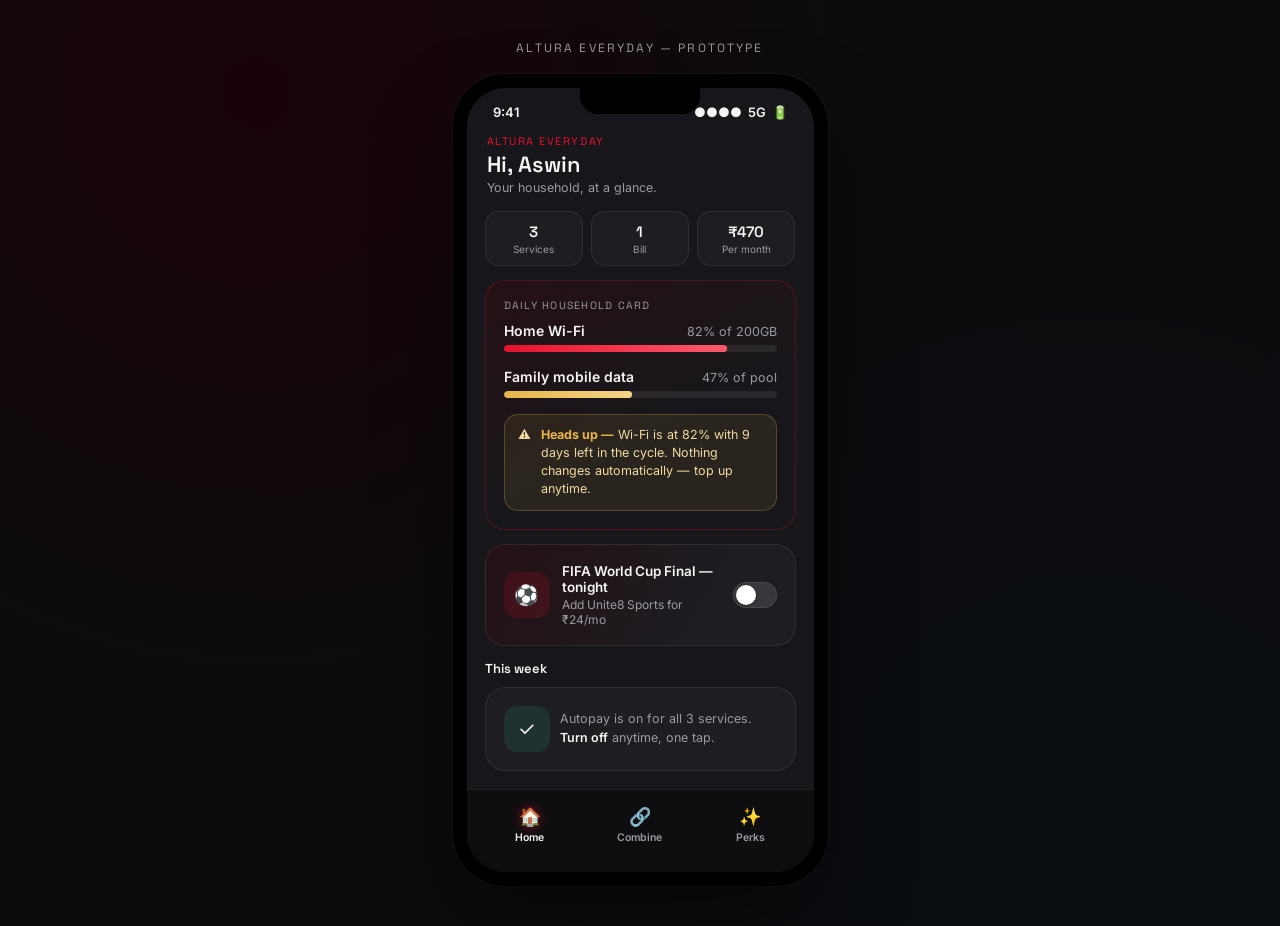
==== index.html @ 7fbeebad "Rename index (2).html to index.html" ====
<!DOCTYPE html>
<html lang="en">
<head>
<meta charset="UTF-8">
<meta name="viewport" content="width=device-width, initial-scale=1.0">
<title>Altura Everyday</title>
<link rel="preconnect" href="https://fonts.googleapis.com">
<link href="https://fonts.googleapis.com/css2?family=Space+Grotesk:wght@500;600;700&family=Inter:wght@400;500;600;700&display=swap" rel="stylesheet">
<style>
  :root{
    --ink:#0c0c0e;
    --ink-soft:#17171b;
    --card:#1d1d22;
    --line:rgba(255,255,255,0.08);
    --red:#e8112d;
    --red-dim:#5c0c16;
    --gold:#e8b64a;
    --white:#f6f5f3;
    --grey:#9a9aa2;
    --green:#3ecf8e;
    --radius:20px;
  }
  *{box-sizing:border-box; margin:0; padding:0;}
  body{
    font-family:'Inter',sans-serif;
    background:
      radial-gradient(circle at 20% 10%, #1a0308 0%, transparent 45%),
      radial-gradient(circle at 85% 90%, #0a0e12 0%, transparent 50%),
      var(--ink);
    min-height:100vh;
    display:flex;
    align-items:center;
    justify-content:center;
    padding:40px 16px;
    color:var(--white);
  }
  .stage{ display:flex; flex-direction:column; align-items:center; gap:18px; }
  .stage-label{ font-family:'Space Grotesk',sans-serif; font-size:12px; letter-spacing:.18em; text-transform:uppercase; color:var(--grey); }

  /* Phone frame */
  .phone{
    width:375px; height:812px;
    background:#000;
    border-radius:52px;
    padding:14px;
    box-shadow: 0 40px 90px -20px rgba(0,0,0,0.7), 0 0 0 1px rgba(255,255,255,0.04);
    position:relative;
  }
  .screen{
    width:100%; height:100%;
    background:var(--ink-soft);
    border-radius:38px;
    overflow:hidden;
    position:relative;
    display:flex;
    flex-direction:column;
  }
  .notch{
    position:absolute; top:0; left:50%; transform:translateX(-50%);
    width:120px; height:26px; background:#000; border-radius:0 0 18px 18px; z-index:20;
  }
  .status-row{
    display:flex; justify-content:space-between; align-items:center;
    padding:16px 26px 6px; font-size:13px; font-weight:600; color:var(--white);
  }

  /* App header */
  .app-header{
    padding:8px 20px 16px;
  }
  .app-header .eyebrow{
    font-family:'Space Grotesk',sans-serif;
    font-size:11px; letter-spacing:.14em; text-transform:uppercase; color:var(--red);
    margin-bottom:2px;
  }
  .app-header h1{
    font-family:'Space Grotesk',sans-serif;
    font-size:22px; font-weight:600;
  }
  .app-header .sub{ font-size:12.5px; color:var(--grey); margin-top:2px; }

  .content{ flex:1; overflow-y:auto; padding:0 18px 18px; }
  .content::-webkit-scrollbar{ display:none; }

  /* Card base */
  .card{
    background:var(--card);
    border:1px solid var(--line);
    border-radius:var(--radius);
    padding:18px;
    margin-bottom:14px;
  }
  .card-label{
    font-family:'Space Grotesk',sans-serif;
    font-size:10.5px; letter-spacing:.12em; text-transform:uppercase; color:var(--grey);
    margin-bottom:10px;
  }

  /* Daily Household Card */
  .hh-card{
    background: linear-gradient(155deg, #241014 0%, #17171b 60%);
    border:1px solid rgba(232,17,45,0.25);
  }
  .usage-row{ display:flex; justify-content:space-between; align-items:baseline; margin-bottom:6px; }
  .usage-row .name{ font-size:14px; font-weight:600; }
  .usage-row .val{ font-size:12.5px; color:var(--grey); }
  .bar-track{ height:7px; border-radius:99px; background:rgba(255,255,255,0.08); overflow:hidden; margin-bottom:16px; }
  .bar-fill{ height:100%; border-radius:99px; }
  .bar-fill.wifi{ background: linear-gradient(90deg,#e8112d,#ff5a6e); width:82%; }
  .bar-fill.mobile{ background: linear-gradient(90deg,#e8b64a,#f4d488); width:47%; }
  .warn{
    display:flex; gap:10px; align-items:flex-start;
    background:rgba(232,182,74,0.09);
    border:1px solid rgba(232,182,74,0.25);
    border-radius:14px; padding:11px 13px; font-size:12.5px; color:#f0d9a2; line-height:1.45;
  }
  .warn b{ color:var(--gold); }

  /* Nudge card */
  .nudge-card{
    background: linear-gradient(160deg, #1d1d22 0%, #241014 130%);
  }
  .nudge-tag{
    display:inline-block; font-size:10.5px; font-weight:700; letter-spacing:.06em;
    color:var(--red); background:rgba(232,17,45,0.12); border:1px solid rgba(232,17,45,0.3);
    padding:4px 9px; border-radius:99px; margin-bottom:10px;
  }
  .nudge-card h3{ font-family:'Space Grotesk',sans-serif; font-size:16.5px; font-weight:600; line-height:1.35; margin-bottom:8px; }
  .nudge-card p{ font-size:13px; color:var(--grey); line-height:1.55; margin-bottom:14px; }
  .price-compare{ display:flex; gap:10px; margin-bottom:14px; }
  .price-box{ flex:1; background:rgba(255,255,255,0.04); border:1px solid var(--line); border-radius:12px; padding:10px 12px; }
  .price-box .lbl{ font-size:10.5px; color:var(--grey); margin-bottom:3px; }
  .price-box .amt{ font-family:'Space Grotesk',sans-serif; font-size:16px; font-weight:600; }
  .price-box.now .amt{ color:var(--white); }
  .price-box.after .amt{ color:var(--green); }
  .btn{
    display:flex; align-items:center; justify-content:center; gap:6px;
    width:100%; padding:13px; border-radius:14px; border:none;
    font-family:'Inter',sans-serif; font-weight:600; font-size:14px;
    cursor:pointer; transition:transform .15s ease;
  }
  .btn:active{ transform:scale(0.97); }
  .btn-primary{ background:var(--red); color:#fff; }
  .btn-ghost{ background:transparent; color:var(--grey); border:1px solid var(--line); margin-top:8px; }

  /* Event / add-on card */
  .event-card{
    display:flex; align-items:center; gap:12px;
    background:linear-gradient(120deg, #241014, #1d1d22 70%);
  }
  .event-icon{
    width:46px; height:46px; border-radius:13px; background:rgba(232,17,45,0.15);
    display:flex; align-items:center; justify-content:center; font-size:20px; flex-shrink:0;
  }
  .event-text{ flex:1; }
  .event-text .t{ font-size:13.5px; font-weight:600; margin-bottom:2px; }
  .event-text .p{ font-size:12px; color:var(--grey); }
  .toggle{
    width:44px; height:26px; border-radius:99px; background:rgba(255,255,255,0.12);
    position:relative; cursor:pointer; flex-shrink:0; border:1px solid var(--line);
    transition:background .2s ease;
  }
  .toggle.on{ background:var(--red); }
  .toggle .knob{
    width:20px; height:20px; border-radius:50%; background:#fff;
    position:absolute; top:2px; left:2px; transition:left .2s ease;
    box-shadow:0 1px 3px rgba(0,0,0,0.3);
  }
  .toggle.on .knob{ left:21px; }

  /* Perks list */
  .perk-row{
    display:flex; align-items:center; gap:12px; padding:12px 0;
    border-bottom:1px solid var(--line);
  }
  .perk-row:last-child{ border-bottom:none; }
  .perk-icon{
    width:38px; height:38px; border-radius:11px; background:rgba(232,182,74,0.12);
    display:flex; align-items:center; justify-content:center; font-size:17px; flex-shrink:0;
  }
  .perk-text .t{ font-size:13.5px; font-weight:600; }
  .perk-text .d{ font-size:11.5px; color:var(--grey); margin-top:1px; }
  .perk-badge{
    margin-left:auto; font-size:10px; font-weight:700; color:var(--green);
    background:rgba(62,207,142,0.12); padding:3px 8px; border-radius:99px; white-space:nowrap;
  }

  /* Household strip */
  .hh-strip{ display:flex; gap:8px; margin-bottom:14px; }
  .chip{
    flex:1; text-align:center; background:var(--card); border:1px solid var(--line);
    border-radius:14px; padding:10px 6px;
  }
  .chip .n{ font-family:'Space Grotesk',sans-serif; font-size:15px; font-weight:600; }
  .chip .l{ font-size:10px; color:var(--grey); margin-top:2px; }

  /* Bottom nav */
  .bottom-nav{
    display:flex; padding:10px 10px 22px; gap:4px;
    border-top:1px solid var(--line);
    background:rgba(12,12,14,0.7);
    backdrop-filter:blur(10px);
  }
  .nav-item{
    flex:1; display:flex; flex-direction:column; align-items:center; gap:4px;
    padding:6px 0; border-radius:12px; cursor:pointer; color:var(--grey);
    font-size:10.5px; font-weight:600; transition:color .15s ease;
    background:none; border:none; font-family:'Inter',sans-serif;
  }
  .nav-item .ic{ font-size:18px; }
  .nav-item.active{ color:var(--white); }
  .nav-item.active .ic{ filter:drop-shadow(0 0 6px rgba(232,17,45,0.5)); }

  .view{ display:none; animation:fade .25s ease; }
  .view.active{ display:block; }
  @keyframes fade{ from{opacity:0; transform:translateY(6px);} to{opacity:1; transform:translateY(0);} }

  .section-title{
    font-family:'Space Grotesk',sans-serif; font-size:13px; font-weight:600;
    margin:4px 0 10px; color:var(--white);
  }

  @media (max-width:420px){
    .phone{ width:100%; max-width:375px; height:88vh; min-height:640px; }
  }
</style>
</head>
<body>

<div class="stage">
  <div class="stage-label">Altura Everyday — Prototype</div>
  <div class="phone">
    <div class="screen">
      <div class="notch"></div>
      <div class="status-row">
        <span>9:41</span>
        <span>●●●●&nbsp;&nbsp;5G&nbsp;&nbsp;🔋</span>
      </div>

      <div class="app-header">
        <div class="eyebrow">Altura Everyday</div>
        <h1 id="header-title">Hi, Aswin</h1>
        <div class="sub" id="header-sub">Your household, at a glance.</div>
      </div>

      <div class="content">

        <!-- HOME VIEW -->
        <div class="view active" id="view-home">
          <div class="hh-strip">
            <div class="chip"><div class="n">3</div><div class="l">Services</div></div>
            <div class="chip"><div class="n">1</div><div class="l">Bill</div></div>
            <div class="chip"><div class="n">₹470</div><div class="l">Per month</div></div>
          </div>

          <div class="card hh-card">
            <div class="card-label">Daily Household Card</div>
            <div class="usage-row"><span class="name">Home Wi-Fi</span><span class="val">82% of 200GB</span></div>
            <div class="bar-track"><div class="bar-fill wifi"></div></div>
            <div class="usage-row"><span class="name">Family mobile data</span><span class="val">47% of pool</span></div>
            <div class="bar-track"><div class="bar-fill mobile"></div></div>
            <div class="warn">⚠️ <span><b>Heads up —</b> Wi-Fi is at 82% with 9 days left in the cycle. Nothing changes automatically — top up anytime.</span></div>
          </div>

          <div class="card event-card" id="event-card">
            <div class="event-icon">⚽</div>
            <div class="event-text">
              <div class="t">FIFA World Cup Final — tonight</div>
              <div class="p">Add Unite8 Sports for ₹24/mo</div>
            </div>
            <div class="toggle" id="event-toggle" onclick="toggleEvent()"><div class="knob"></div></div>
          </div>

          <div class="section-title">This week</div>
          <div class="card" style="display:flex; align-items:center; gap:10px;">
            <div class="event-icon" style="background:rgba(62,207,142,0.12);">✓</div>
            <div style="font-size:12.5px; color:var(--grey); line-height:1.5;">Autopay is on for all 3 services. <span style="color:var(--white); font-weight:600;">Turn off</span> anytime, one tap.</div>
          </div>
        </div>

        <!-- COMBINE VIEW -->
        <div class="view" id="view-combine">
          <div class="card nudge-card">
            <span class="nudge-tag">WE NOTICED</span>
            <h3>You're running 3 separate Altura connections at this address.</h3>
            <p>Mobile, Home Wi-Fi and TV are billed apart today. Bring them under one Altura Everyday plan — same total, one bill, one app.</p>
            <div class="price-compare">
              <div class="price-box now"><div class="lbl">Paying now</div><div class="amt">₹470</div></div>
              <div class="price-box after"><div class="lbl">Combined</div><div class="amt">₹470</div></div>
            </div>
            <button class="btn btn-primary" onclick="combine()">Combine — no extra cost</button>
            <button class="btn btn-ghost">Remind me later</button>
          </div>

          <div class="section-title">Why combine</div>
          <div class="card">
            <div class="perk-row"><div class="perk-icon">📉</div><div class="perk-text"><div class="t">Fewer surprises</div><div class="d">One bill, one due date, one app</div></div></div>
            <div class="perk-row"><div class="perk-icon">🔒</div><div class="perk-text"><div class="t">Nothing changes in price</div><div class="d">Never a discount trick — same total, always</div></div></div>
            <div class="perk-row"><div class="perk-icon">🎁</div><div class="perk-text"><div class="t">Unlocks Retain perks</div><div class="d">Automatic, no spend target required</div></div></div>
          </div>
        </div>

        <!-- PERKS VIEW -->
        <div class="view" id="view-perks">
          <div class="card">
            <div class="card-label">Automatic — no spend needed</div>
            <div class="perk-row"><div class="perk-icon">🛋️</div><div class="perk-text"><div class="t">Airport lounge access</div><div class="d">2 visits / quarter, all members</div></div><span class="perk-badge">Active</span></div>
            <div class="perk-row"><div class="perk-icon">⚡</div><div class="perk-text"><div class="t">Priority network access</div><div class="d">Faster speeds at peak hours</div></div><span class="perk-badge">Active</span></div>
            <div class="perk-row"><div class="perk-icon">🎧</div><div class="perk-text"><div class="t">Concierge support line</div><div class="d">Skip the queue, every time</div></div><span class="perk-badge">Active</span></div>
          </div>
          <div class="section-title">Coming up</div>
          <div class="card event-card">
            <div class="event-icon">🏏</div>
            <div class="event-text">
              <div class="t">IPL season pass</div>
              <div class="p">One-tap add-on, cancel anytime</div>
            </div>
          </div>
        </div>

      </div>

      <div class="bottom-nav">
        <button class="nav-item active" data-view="home" onclick="showView('home')">
          <span class="ic">🏠</span>Home
        </button>
        <button class="nav-item" data-view="combine" onclick="showView('combine')">
          <span class="ic">🔗</span>Combine
        </button>
        <button class="nav-item" data-view="perks" onclick="showView('perks')">
          <span class="ic">✨</span>Perks
        </button>
      </div>
    </div>
  </div>
</div>

<script>
  const headers = {
    home:    { title: "Hi, Aswin", sub: "Your household, at a glance." },
    combine: { title: "Combine & save time", sub: "Same price. One bill. Zero hassle." },
    perks:   { title: "Your perks", sub: "Automatic — nothing to unlock." }
  };

  function showView(name){
    document.querySelectorAll('.view').forEach(v => v.classList.remove('active'));
    document.getElementById('view-' + name).classList.add('active');
    document.querySelectorAll('.nav-item').forEach(n => n.classList.remove('active'));
    document.querySelector('.nav-item[data-view="' + name + '"]').classList.add('active');
    document.getElementById('header-title').textContent = headers[name].title;
    document.getElementById('header-sub').textContent = headers[name].sub;
  }

  function toggleEvent(){
    document.getElementById('event-toggle').classList.toggle('on');
  }

  function combine(){
    const btn = event.target;
    btn.textContent = "✓ Combined — you'll see one bill next cycle";
    btn.style.background = "#3ecf8e";
    btn.disabled = true;
  }
</script>
</body>
</html>
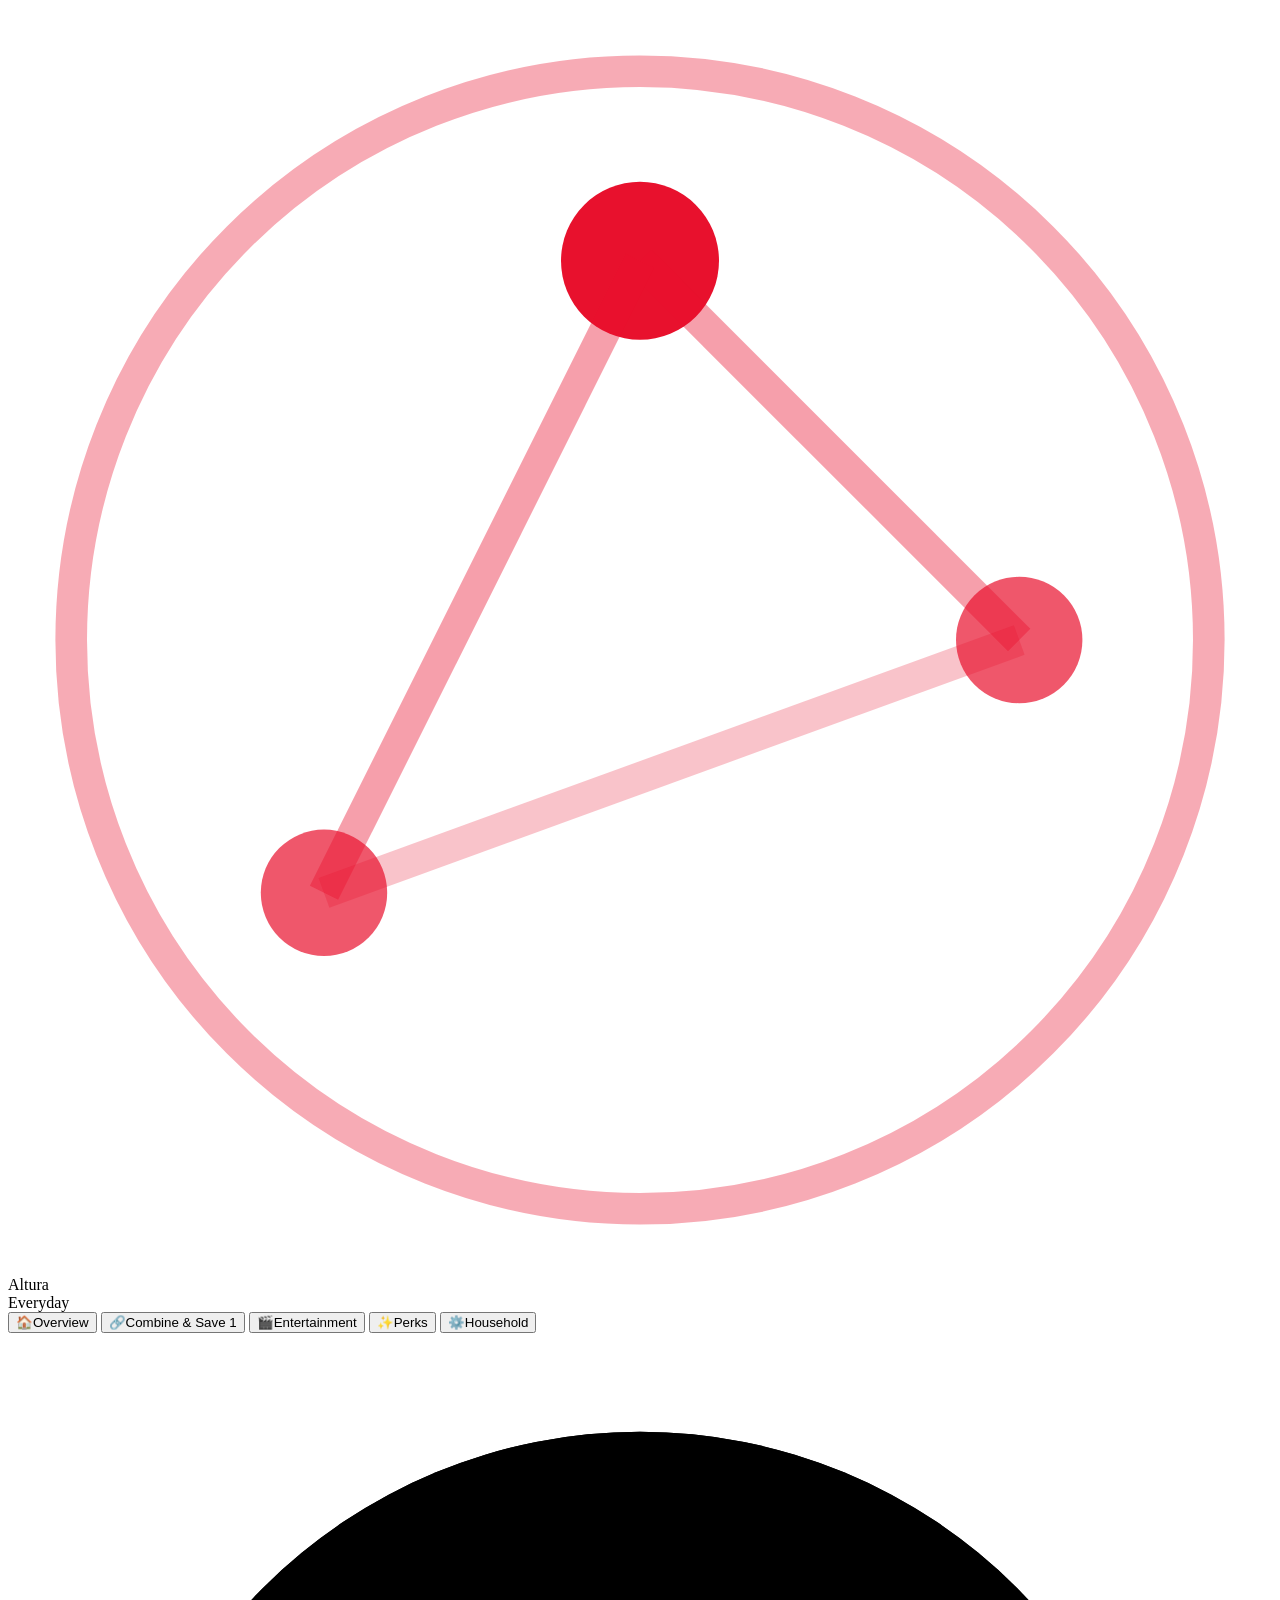
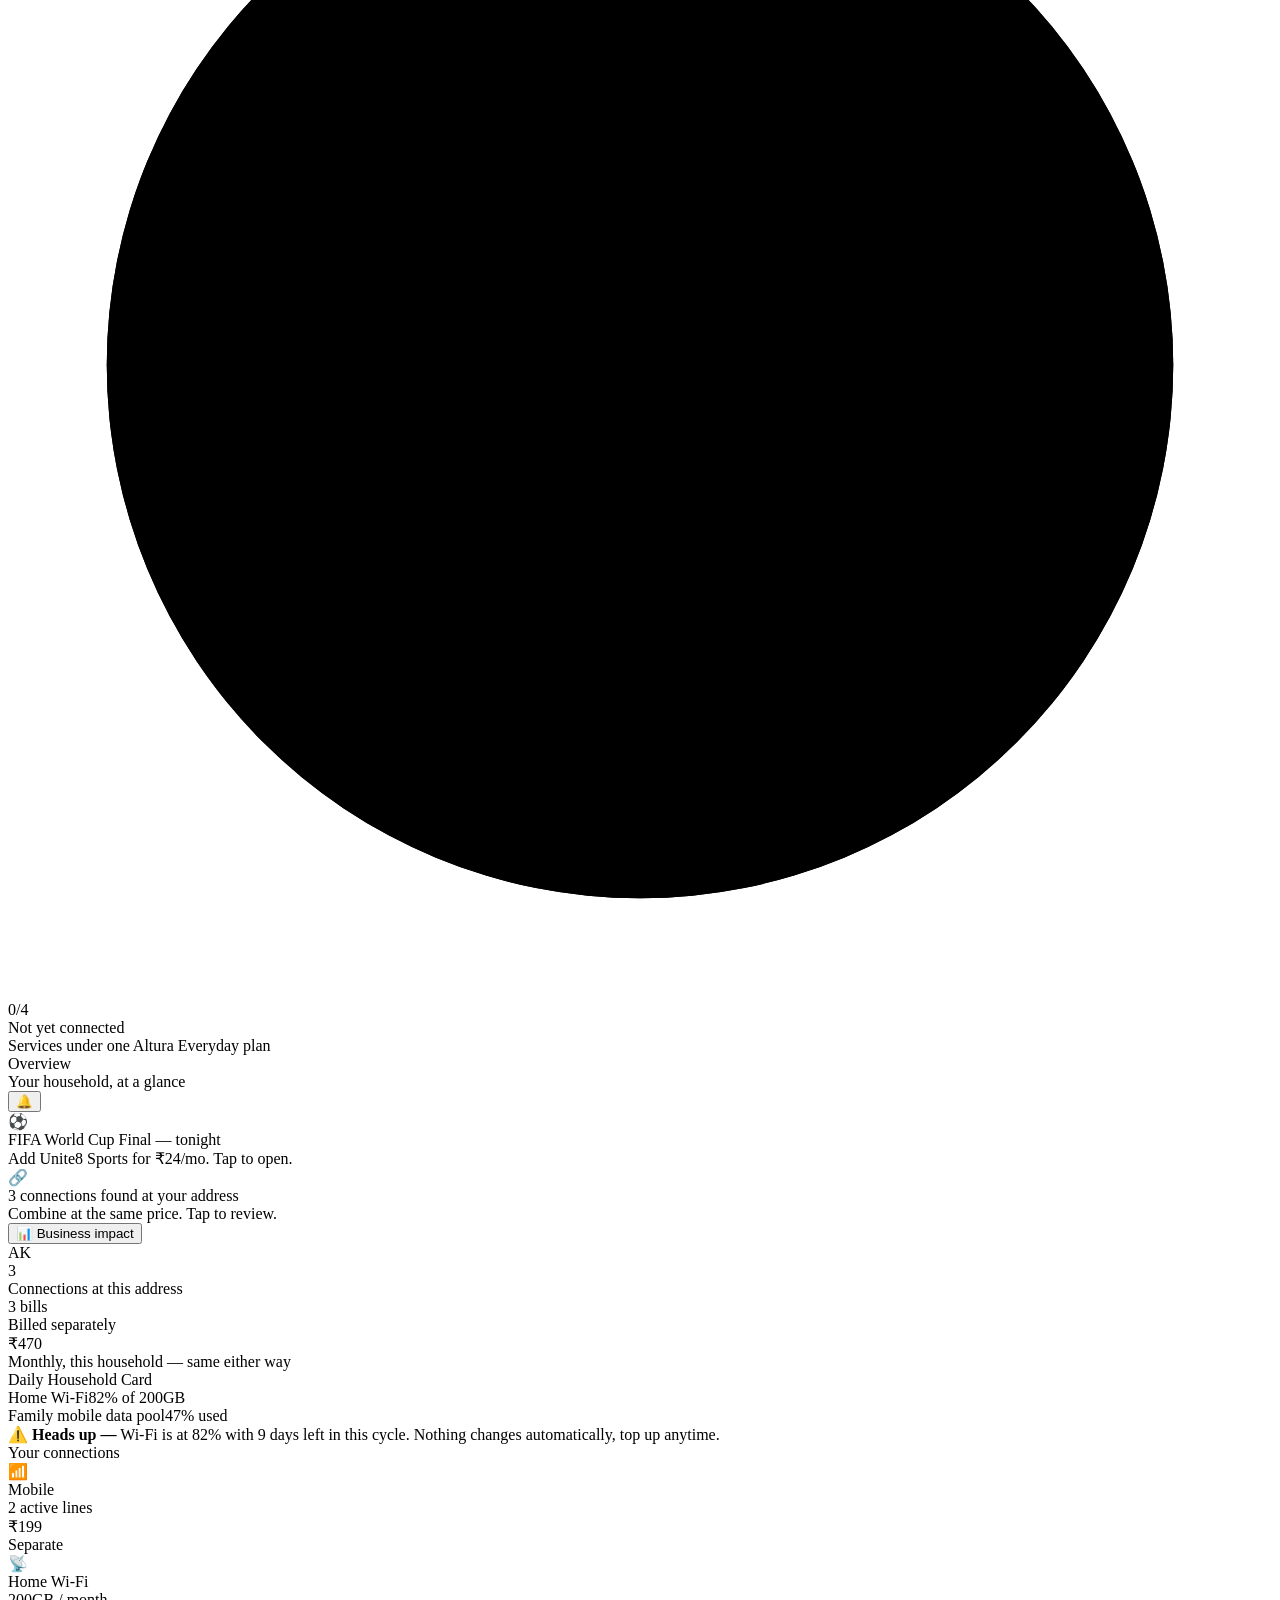
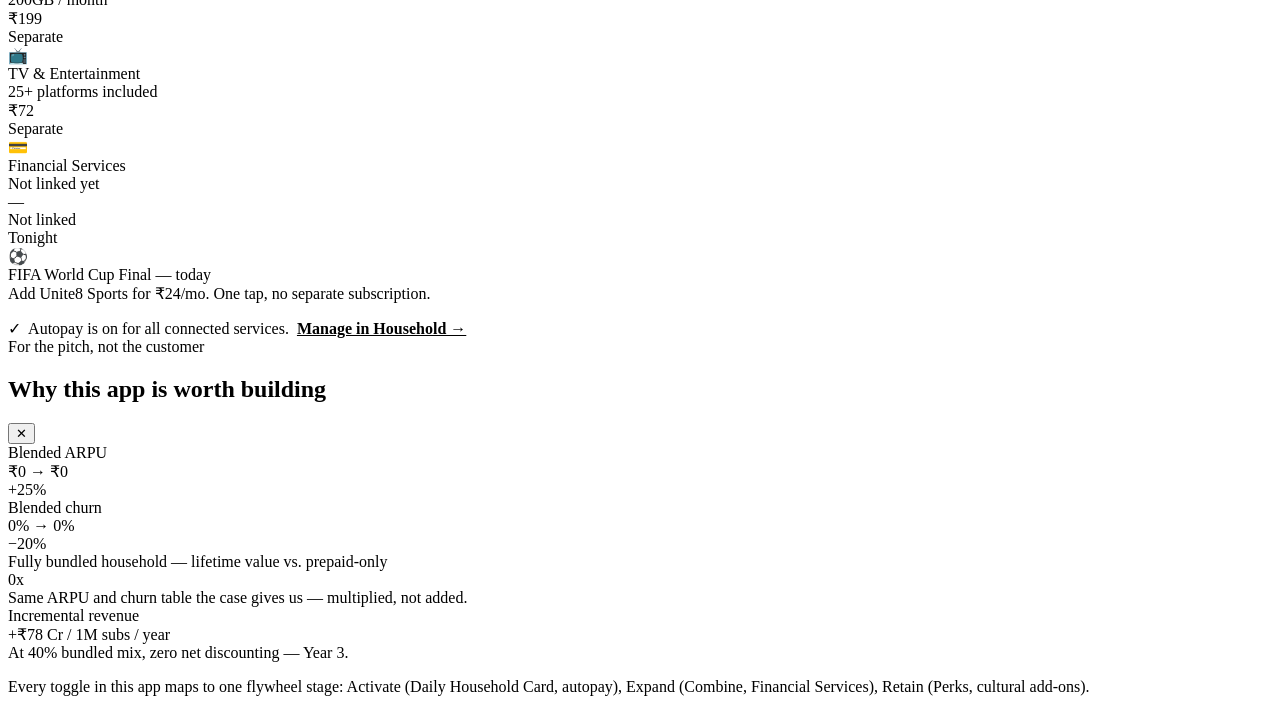
==== commit c14014d0: "Rename index (3).html to index.html" ====
--- a/index.html
+++ b/index.html
@@ -6,361 +6,122 @@
 <title>Altura Everyday</title>
 <link rel="preconnect" href="https://fonts.googleapis.com">
 <link href="https://fonts.googleapis.com/css2?family=Space+Grotesk:wght@500;600;700&family=Inter:wght@400;500;600;700&display=swap" rel="stylesheet">
-<style>
-  :root{
-    --ink:#0c0c0e;
-    --ink-soft:#17171b;
-    --card:#1d1d22;
-    --line:rgba(255,255,255,0.08);
-    --red:#e8112d;
-    --red-dim:#5c0c16;
-    --gold:#e8b64a;
-    --white:#f6f5f3;
-    --grey:#9a9aa2;
-    --green:#3ecf8e;
-    --radius:20px;
-  }
-  *{box-sizing:border-box; margin:0; padding:0;}
-  body{
-    font-family:'Inter',sans-serif;
-    background:
-      radial-gradient(circle at 20% 10%, #1a0308 0%, transparent 45%),
-      radial-gradient(circle at 85% 90%, #0a0e12 0%, transparent 50%),
-      var(--ink);
-    min-height:100vh;
-    display:flex;
-    align-items:center;
-    justify-content:center;
-    padding:40px 16px;
-    color:var(--white);
-  }
-  .stage{ display:flex; flex-direction:column; align-items:center; gap:18px; }
-  .stage-label{ font-family:'Space Grotesk',sans-serif; font-size:12px; letter-spacing:.18em; text-transform:uppercase; color:var(--grey); }
-
-  /* Phone frame */
-  .phone{
-    width:375px; height:812px;
-    background:#000;
-    border-radius:52px;
-    padding:14px;
-    box-shadow: 0 40px 90px -20px rgba(0,0,0,0.7), 0 0 0 1px rgba(255,255,255,0.04);
-    position:relative;
-  }
-  .screen{
-    width:100%; height:100%;
-    background:var(--ink-soft);
-    border-radius:38px;
-    overflow:hidden;
-    position:relative;
-    display:flex;
-    flex-direction:column;
-  }
-  .notch{
-    position:absolute; top:0; left:50%; transform:translateX(-50%);
-    width:120px; height:26px; background:#000; border-radius:0 0 18px 18px; z-index:20;
-  }
-  .status-row{
-    display:flex; justify-content:space-between; align-items:center;
-    padding:16px 26px 6px; font-size:13px; font-weight:600; color:var(--white);
-  }
-
-  /* App header */
-  .app-header{
-    padding:8px 20px 16px;
-  }
-  .app-header .eyebrow{
-    font-family:'Space Grotesk',sans-serif;
-    font-size:11px; letter-spacing:.14em; text-transform:uppercase; color:var(--red);
-    margin-bottom:2px;
-  }
-  .app-header h1{
-    font-family:'Space Grotesk',sans-serif;
-    font-size:22px; font-weight:600;
-  }
-  .app-header .sub{ font-size:12.5px; color:var(--grey); margin-top:2px; }
-
-  .content{ flex:1; overflow-y:auto; padding:0 18px 18px; }
-  .content::-webkit-scrollbar{ display:none; }
-
-  /* Card base */
-  .card{
-    background:var(--card);
-    border:1px solid var(--line);
-    border-radius:var(--radius);
-    padding:18px;
-    margin-bottom:14px;
-  }
-  .card-label{
-    font-family:'Space Grotesk',sans-serif;
-    font-size:10.5px; letter-spacing:.12em; text-transform:uppercase; color:var(--grey);
-    margin-bottom:10px;
-  }
-
-  /* Daily Household Card */
-  .hh-card{
-    background: linear-gradient(155deg, #241014 0%, #17171b 60%);
-    border:1px solid rgba(232,17,45,0.25);
-  }
-  .usage-row{ display:flex; justify-content:space-between; align-items:baseline; margin-bottom:6px; }
-  .usage-row .name{ font-size:14px; font-weight:600; }
-  .usage-row .val{ font-size:12.5px; color:var(--grey); }
-  .bar-track{ height:7px; border-radius:99px; background:rgba(255,255,255,0.08); overflow:hidden; margin-bottom:16px; }
-  .bar-fill{ height:100%; border-radius:99px; }
-  .bar-fill.wifi{ background: linear-gradient(90deg,#e8112d,#ff5a6e); width:82%; }
-  .bar-fill.mobile{ background: linear-gradient(90deg,#e8b64a,#f4d488); width:47%; }
-  .warn{
-    display:flex; gap:10px; align-items:flex-start;
-    background:rgba(232,182,74,0.09);
-    border:1px solid rgba(232,182,74,0.25);
-    border-radius:14px; padding:11px 13px; font-size:12.5px; color:#f0d9a2; line-height:1.45;
-  }
-  .warn b{ color:var(--gold); }
-
-  /* Nudge card */
-  .nudge-card{
-    background: linear-gradient(160deg, #1d1d22 0%, #241014 130%);
-  }
-  .nudge-tag{
-    display:inline-block; font-size:10.5px; font-weight:700; letter-spacing:.06em;
-    color:var(--red); background:rgba(232,17,45,0.12); border:1px solid rgba(232,17,45,0.3);
-    padding:4px 9px; border-radius:99px; margin-bottom:10px;
-  }
-  .nudge-card h3{ font-family:'Space Grotesk',sans-serif; font-size:16.5px; font-weight:600; line-height:1.35; margin-bottom:8px; }
-  .nudge-card p{ font-size:13px; color:var(--grey); line-height:1.55; margin-bottom:14px; }
-  .price-compare{ display:flex; gap:10px; margin-bottom:14px; }
-  .price-box{ flex:1; background:rgba(255,255,255,0.04); border:1px solid var(--line); border-radius:12px; padding:10px 12px; }
-  .price-box .lbl{ font-size:10.5px; color:var(--grey); margin-bottom:3px; }
-  .price-box .amt{ font-family:'Space Grotesk',sans-serif; font-size:16px; font-weight:600; }
-  .price-box.now .amt{ color:var(--white); }
-  .price-box.after .amt{ color:var(--green); }
-  .btn{
-    display:flex; align-items:center; justify-content:center; gap:6px;
-    width:100%; padding:13px; border-radius:14px; border:none;
-    font-family:'Inter',sans-serif; font-weight:600; font-size:14px;
-    cursor:pointer; transition:transform .15s ease;
-  }
-  .btn:active{ transform:scale(0.97); }
-  .btn-primary{ background:var(--red); color:#fff; }
-  .btn-ghost{ background:transparent; color:var(--grey); border:1px solid var(--line); margin-top:8px; }
-
-  /* Event / add-on card */
-  .event-card{
-    display:flex; align-items:center; gap:12px;
-    background:linear-gradient(120deg, #241014, #1d1d22 70%);
-  }
-  .event-icon{
-    width:46px; height:46px; border-radius:13px; background:rgba(232,17,45,0.15);
-    display:flex; align-items:center; justify-content:center; font-size:20px; flex-shrink:0;
-  }
-  .event-text{ flex:1; }
-  .event-text .t{ font-size:13.5px; font-weight:600; margin-bottom:2px; }
-  .event-text .p{ font-size:12px; color:var(--grey); }
-  .toggle{
-    width:44px; height:26px; border-radius:99px; background:rgba(255,255,255,0.12);
-    position:relative; cursor:pointer; flex-shrink:0; border:1px solid var(--line);
-    transition:background .2s ease;
-  }
-  .toggle.on{ background:var(--red); }
-  .toggle .knob{
-    width:20px; height:20px; border-radius:50%; background:#fff;
-    position:absolute; top:2px; left:2px; transition:left .2s ease;
-    box-shadow:0 1px 3px rgba(0,0,0,0.3);
-  }
-  .toggle.on .knob{ left:21px; }
-
-  /* Perks list */
-  .perk-row{
-    display:flex; align-items:center; gap:12px; padding:12px 0;
-    border-bottom:1px solid var(--line);
-  }
-  .perk-row:last-child{ border-bottom:none; }
-  .perk-icon{
-    width:38px; height:38px; border-radius:11px; background:rgba(232,182,74,0.12);
-    display:flex; align-items:center; justify-content:center; font-size:17px; flex-shrink:0;
-  }
-  .perk-text .t{ font-size:13.5px; font-weight:600; }
-  .perk-text .d{ font-size:11.5px; color:var(--grey); margin-top:1px; }
-  .perk-badge{
-    margin-left:auto; font-size:10px; font-weight:700; color:var(--green);
-    background:rgba(62,207,142,0.12); padding:3px 8px; border-radius:99px; white-space:nowrap;
-  }
-
-  /* Household strip */
-  .hh-strip{ display:flex; gap:8px; margin-bottom:14px; }
-  .chip{
-    flex:1; text-align:center; background:var(--card); border:1px solid var(--line);
-    border-radius:14px; padding:10px 6px;
-  }
-  .chip .n{ font-family:'Space Grotesk',sans-serif; font-size:15px; font-weight:600; }
-  .chip .l{ font-size:10px; color:var(--grey); margin-top:2px; }
-
-  /* Bottom nav */
-  .bottom-nav{
-    display:flex; padding:10px 10px 22px; gap:4px;
-    border-top:1px solid var(--line);
-    background:rgba(12,12,14,0.7);
-    backdrop-filter:blur(10px);
-  }
-  .nav-item{
-    flex:1; display:flex; flex-direction:column; align-items:center; gap:4px;
-    padding:6px 0; border-radius:12px; cursor:pointer; color:var(--grey);
-    font-size:10.5px; font-weight:600; transition:color .15s ease;
-    background:none; border:none; font-family:'Inter',sans-serif;
-  }
-  .nav-item .ic{ font-size:18px; }
-  .nav-item.active{ color:var(--white); }
-  .nav-item.active .ic{ filter:drop-shadow(0 0 6px rgba(232,17,45,0.5)); }
-
-  .view{ display:none; animation:fade .25s ease; }
-  .view.active{ display:block; }
-  @keyframes fade{ from{opacity:0; transform:translateY(6px);} to{opacity:1; transform:translateY(0);} }
-
-  .section-title{
-    font-family:'Space Grotesk',sans-serif; font-size:13px; font-weight:600;
-    margin:4px 0 10px; color:var(--white);
-  }
-
-  @media (max-width:420px){
-    .phone{ width:100%; max-width:375px; height:88vh; min-height:640px; }
-  }
-</style>
+<link rel="stylesheet" href="style.css">
 </head>
 <body>
 
-<div class="stage">
-  <div class="stage-label">Altura Everyday — Prototype</div>
-  <div class="phone">
-    <div class="screen">
-      <div class="notch"></div>
-      <div class="status-row">
-        <span>9:41</span>
-        <span>●●●●&nbsp;&nbsp;5G&nbsp;&nbsp;🔋</span>
+<div class="app">
+
+  <!-- SIDEBAR -->
+  <aside class="sidebar">
+    <div class="brand">
+      <svg class="brand-mesh" viewBox="0 0 40 40" fill="none">
+        <circle cx="20" cy="20" r="18" stroke="#e8112d" stroke-opacity="0.35" stroke-width="1"/>
+        <circle cx="20" cy="8" r="2.5" fill="#e8112d"/>
+        <circle cx="32" cy="20" r="2" fill="#e8112d" fill-opacity="0.7"/>
+        <circle cx="10" cy="28" r="2" fill="#e8112d" fill-opacity="0.7"/>
+        <line x1="20" y1="8" x2="32" y2="20" stroke="#e8112d" stroke-opacity="0.4"/>
+        <line x1="20" y1="8" x2="10" y2="28" stroke="#e8112d" stroke-opacity="0.4"/>
+        <line x1="32" y1="20" x2="10" y2="28" stroke="#e8112d" stroke-opacity="0.25"/>
+      </svg>
+      <div>
+        <div class="brand-name">Altura</div>
+        <div class="brand-tag">Everyday</div>
       </div>
+    </div>
 
-      <div class="app-header">
-        <div class="eyebrow">Altura Everyday</div>
-        <h1 id="header-title">Hi, Aswin</h1>
-        <div class="sub" id="header-sub">Your household, at a glance.</div>
+    <nav class="nav" id="nav"></nav>
+
+    <div class="sidebar-progress">
+      <div class="ring-wrap">
+        <svg viewBox="0 0 64 64" class="ring">
+          <circle cx="32" cy="32" r="27" class="ring-track"/>
+          <circle cx="32" cy="32" r="27" class="ring-fill" id="ring-fill"/>
+        </svg>
+        <div class="ring-label" id="ring-label">0/4</div>
       </div>
+      <div class="progress-copy">
+        <div class="progress-title" id="progress-title">Not yet connected</div>
+        <div class="progress-sub">Services under one Altura Everyday plan</div>
+      </div>
+    </div>
+  </aside>
 
-      <div class="content">
-
-        <!-- HOME VIEW -->
-        <div class="view active" id="view-home">
-          <div class="hh-strip">
-            <div class="chip"><div class="n">3</div><div class="l">Services</div></div>
-            <div class="chip"><div class="n">1</div><div class="l">Bill</div></div>
-            <div class="chip"><div class="n">₹470</div><div class="l">Per month</div></div>
+  <!-- MAIN -->
+  <main class="main">
+    <header class="topbar">
+      <div class="topbar-left">
+        <div class="greeting" id="page-title">Overview</div>
+        <div class="greeting-sub" id="page-sub">Your household, at a glance</div>
+      </div>
+      <div class="topbar-right">
+        <button class="icon-btn" id="bell-btn" title="Notifications">
+          🔔<span class="dot" id="bell-dot"></span>
+        </button>
+        <div class="bell-panel" id="bell-panel">
+          <div class="bell-item" data-goto="entertainment">
+            <span class="bell-emoji">⚽</span>
+            <div>
+              <div class="bell-t">FIFA World Cup Final — tonight</div>
+              <div class="bell-d">Add Unite8 Sports for ₹24/mo. Tap to open.</div>
+            </div>
           </div>
-
-          <div class="card hh-card">
-            <div class="card-label">Daily Household Card</div>
-            <div class="usage-row"><span class="name">Home Wi-Fi</span><span class="val">82% of 200GB</span></div>
-            <div class="bar-track"><div class="bar-fill wifi"></div></div>
-            <div class="usage-row"><span class="name">Family mobile data</span><span class="val">47% of pool</span></div>
-            <div class="bar-track"><div class="bar-fill mobile"></div></div>
-            <div class="warn">⚠️ <span><b>Heads up —</b> Wi-Fi is at 82% with 9 days left in the cycle. Nothing changes automatically — top up anytime.</span></div>
-          </div>
-
-          <div class="card event-card" id="event-card">
-            <div class="event-icon">⚽</div>
-            <div class="event-text">
-              <div class="t">FIFA World Cup Final — tonight</div>
-              <div class="p">Add Unite8 Sports for ₹24/mo</div>
-            </div>
-            <div class="toggle" id="event-toggle" onclick="toggleEvent()"><div class="knob"></div></div>
-          </div>
-
-          <div class="section-title">This week</div>
-          <div class="card" style="display:flex; align-items:center; gap:10px;">
-            <div class="event-icon" style="background:rgba(62,207,142,0.12);">✓</div>
-            <div style="font-size:12.5px; color:var(--grey); line-height:1.5;">Autopay is on for all 3 services. <span style="color:var(--white); font-weight:600;">Turn off</span> anytime, one tap.</div>
-          </div>
-        </div>
-
-        <!-- COMBINE VIEW -->
-        <div class="view" id="view-combine">
-          <div class="card nudge-card">
-            <span class="nudge-tag">WE NOTICED</span>
-            <h3>You're running 3 separate Altura connections at this address.</h3>
-            <p>Mobile, Home Wi-Fi and TV are billed apart today. Bring them under one Altura Everyday plan — same total, one bill, one app.</p>
-            <div class="price-compare">
-              <div class="price-box now"><div class="lbl">Paying now</div><div class="amt">₹470</div></div>
-              <div class="price-box after"><div class="lbl">Combined</div><div class="amt">₹470</div></div>
-            </div>
-            <button class="btn btn-primary" onclick="combine()">Combine — no extra cost</button>
-            <button class="btn btn-ghost">Remind me later</button>
-          </div>
-
-          <div class="section-title">Why combine</div>
-          <div class="card">
-            <div class="perk-row"><div class="perk-icon">📉</div><div class="perk-text"><div class="t">Fewer surprises</div><div class="d">One bill, one due date, one app</div></div></div>
-            <div class="perk-row"><div class="perk-icon">🔒</div><div class="perk-text"><div class="t">Nothing changes in price</div><div class="d">Never a discount trick — same total, always</div></div></div>
-            <div class="perk-row"><div class="perk-icon">🎁</div><div class="perk-text"><div class="t">Unlocks Retain perks</div><div class="d">Automatic, no spend target required</div></div></div>
-          </div>
-        </div>
-
-        <!-- PERKS VIEW -->
-        <div class="view" id="view-perks">
-          <div class="card">
-            <div class="card-label">Automatic — no spend needed</div>
-            <div class="perk-row"><div class="perk-icon">🛋️</div><div class="perk-text"><div class="t">Airport lounge access</div><div class="d">2 visits / quarter, all members</div></div><span class="perk-badge">Active</span></div>
-            <div class="perk-row"><div class="perk-icon">⚡</div><div class="perk-text"><div class="t">Priority network access</div><div class="d">Faster speeds at peak hours</div></div><span class="perk-badge">Active</span></div>
-            <div class="perk-row"><div class="perk-icon">🎧</div><div class="perk-text"><div class="t">Concierge support line</div><div class="d">Skip the queue, every time</div></div><span class="perk-badge">Active</span></div>
-          </div>
-          <div class="section-title">Coming up</div>
-          <div class="card event-card">
-            <div class="event-icon">🏏</div>
-            <div class="event-text">
-              <div class="t">IPL season pass</div>
-              <div class="p">One-tap add-on, cancel anytime</div>
+          <div class="bell-item" data-goto="combine">
+            <span class="bell-emoji">🔗</span>
+            <div>
+              <div class="bell-t">3 connections found at your address</div>
+              <div class="bell-d">Combine at the same price. Tap to review.</div>
             </div>
           </div>
         </div>
+        <button class="pill-btn" id="impact-btn">📊 Business impact</button>
+        <div class="avatar">AK</div>
+      </div>
+    </header>
 
+    <div class="page" id="page"></div>
+  </main>
+</div>
+
+<!-- BUSINESS IMPACT SLIDE-OVER -->
+<div class="overlay" id="impact-overlay"></div>
+<aside class="slideover" id="impact-slideover">
+  <div class="slideover-head">
+    <div>
+      <div class="so-eyebrow">For the pitch, not the customer</div>
+      <h2>Why this app is worth building</h2>
+    </div>
+    <button class="close-btn" id="impact-close">✕</button>
+  </div>
+  <div class="slideover-body">
+    <div class="metric-row">
+      <div class="metric">
+        <div class="metric-label">Blended ARPU</div>
+        <div class="metric-value"><span data-count="257" data-prefix="₹">₹0</span> → <span data-count="322" data-prefix="₹">₹0</span></div>
+        <div class="metric-delta up">+25%</div>
       </div>
-
-      <div class="bottom-nav">
-        <button class="nav-item active" data-view="home" onclick="showView('home')">
-          <span class="ic">🏠</span>Home
-        </button>
-        <button class="nav-item" data-view="combine" onclick="showView('combine')">
-          <span class="ic">🔗</span>Combine
-        </button>
-        <button class="nav-item" data-view="perks" onclick="showView('perks')">
-          <span class="ic">✨</span>Perks
-        </button>
+      <div class="metric">
+        <div class="metric-label">Blended churn</div>
+        <div class="metric-value"><span data-count="30" data-decimal="1" data-suffix="%">0%</span> → <span data-count="24" data-decimal="1" data-suffix="%">0%</span></div>
+        <div class="metric-delta down">−20%</div>
       </div>
     </div>
+    <div class="metric-full">
+      <div class="metric-label">Fully bundled household — lifetime value vs. prepaid-only</div>
+      <div class="metric-big"><span data-count="68" data-decimal="1" data-suffix="x">0x</span></div>
+      <div class="metric-note">Same ARPU and churn table the case gives us — multiplied, not added.</div>
+    </div>
+    <div class="metric-full">
+      <div class="metric-label">Incremental revenue</div>
+      <div class="metric-big">+₹78 Cr <span class="unit">/ 1M subs / year</span></div>
+      <div class="metric-note">At 40% bundled mix, zero net discounting — Year 3.</div>
+    </div>
+    <p class="so-footnote">Every toggle in this app maps to one flywheel stage: Activate (Daily Household Card, autopay), Expand (Combine, Financial Services), Retain (Perks, cultural add-ons).</p>
   </div>
-</div>
+</aside>
 
-<script>
-  const headers = {
-    home:    { title: "Hi, Aswin", sub: "Your household, at a glance." },
-    combine: { title: "Combine & save time", sub: "Same price. One bill. Zero hassle." },
-    perks:   { title: "Your perks", sub: "Automatic — nothing to unlock." }
-  };
+<div class="toast" id="toast"></div>
 
-  function showView(name){
-    document.querySelectorAll('.view').forEach(v => v.classList.remove('active'));
-    document.getElementById('view-' + name).classList.add('active');
-    document.querySelectorAll('.nav-item').forEach(n => n.classList.remove('active'));
-    document.querySelector('.nav-item[data-view="' + name + '"]').classList.add('active');
-    document.getElementById('header-title').textContent = headers[name].title;
-    document.getElementById('header-sub').textContent = headers[name].sub;
-  }
-
-  function toggleEvent(){
-    document.getElementById('event-toggle').classList.toggle('on');
-  }
-
-  function combine(){
-    const btn = event.target;
-    btn.textContent = "✓ Combined — you'll see one bill next cycle";
-    btn.style.background = "#3ecf8e";
-    btn.disabled = true;
-  }
-</script>
+<script src="app.js"></script>
 </body>
 </html>
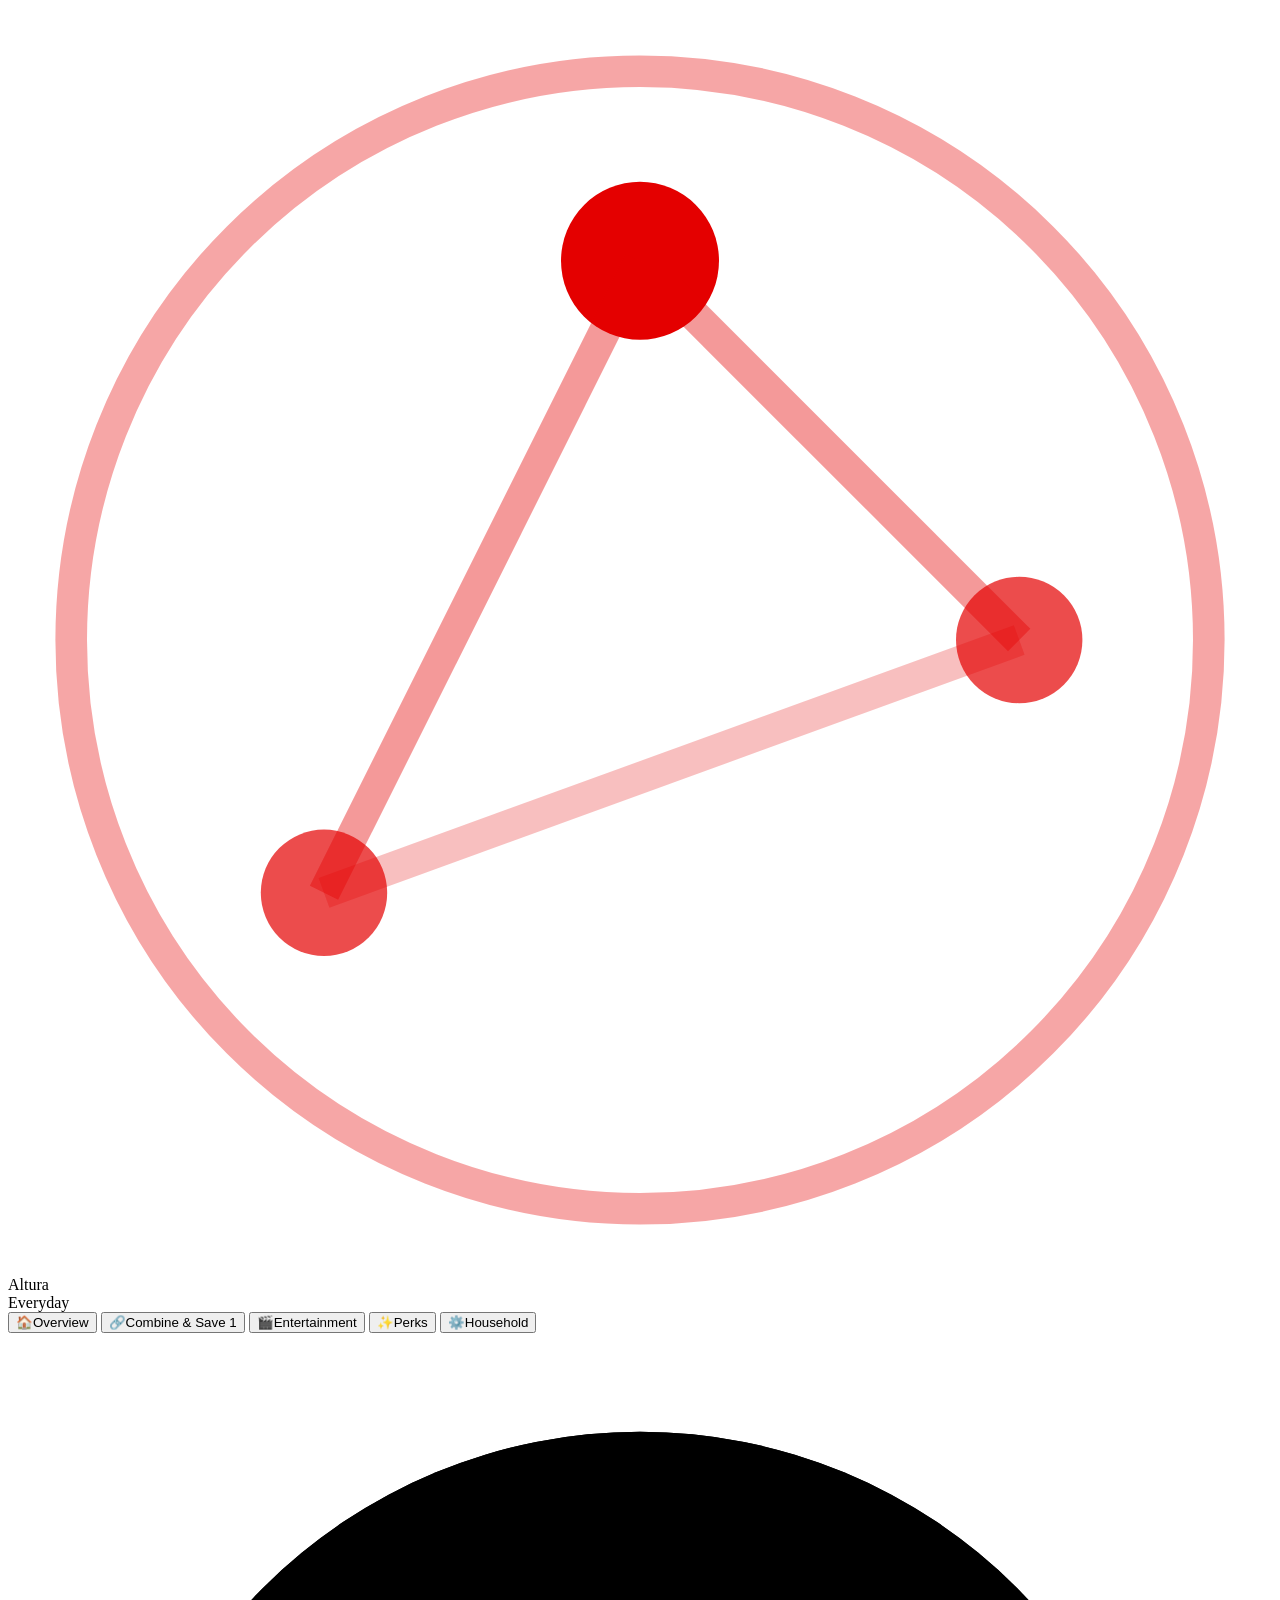
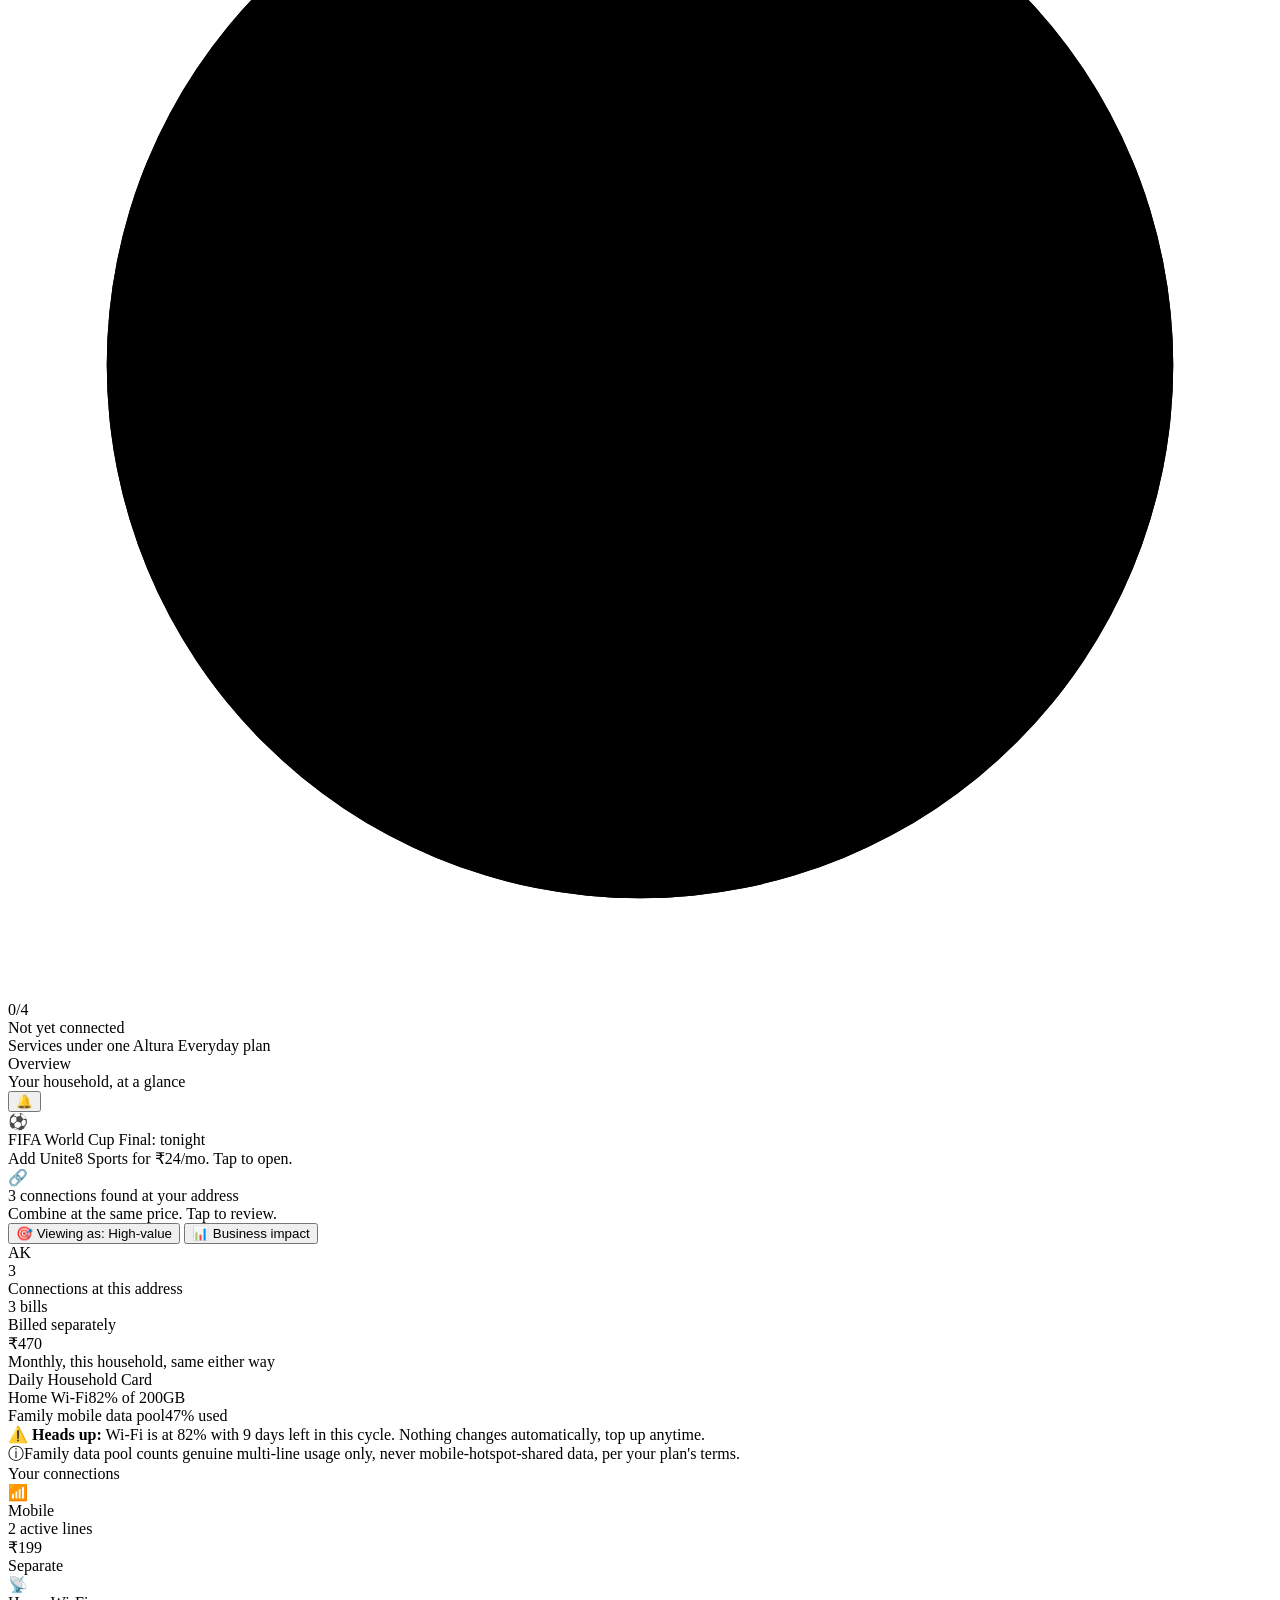
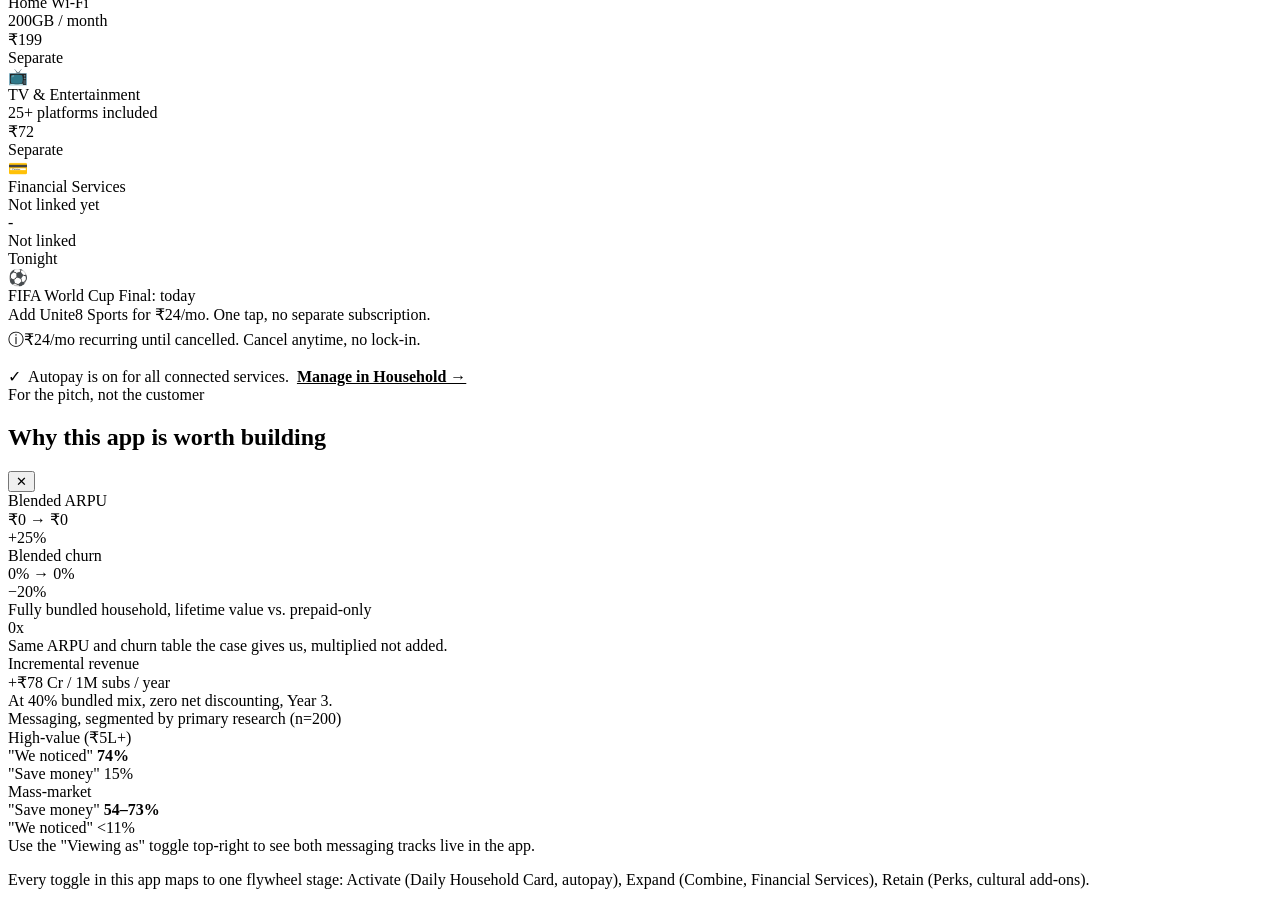
==== commit 383b090d: "Rename index (5).html to index.html" ====
--- a/index.html
+++ b/index.html
@@ -16,13 +16,13 @@
   <aside class="sidebar">
     <div class="brand">
       <svg class="brand-mesh" viewBox="0 0 40 40" fill="none">
-        <circle cx="20" cy="20" r="18" stroke="#e8112d" stroke-opacity="0.35" stroke-width="1"/>
-        <circle cx="20" cy="8" r="2.5" fill="#e8112d"/>
-        <circle cx="32" cy="20" r="2" fill="#e8112d" fill-opacity="0.7"/>
-        <circle cx="10" cy="28" r="2" fill="#e8112d" fill-opacity="0.7"/>
-        <line x1="20" y1="8" x2="32" y2="20" stroke="#e8112d" stroke-opacity="0.4"/>
-        <line x1="20" y1="8" x2="10" y2="28" stroke="#e8112d" stroke-opacity="0.4"/>
-        <line x1="32" y1="20" x2="10" y2="28" stroke="#e8112d" stroke-opacity="0.25"/>
+        <circle cx="20" cy="20" r="18" stroke="#e40000" stroke-opacity="0.35" stroke-width="1"/>
+        <circle cx="20" cy="8" r="2.5" fill="#e40000"/>
+        <circle cx="32" cy="20" r="2" fill="#e40000" fill-opacity="0.7"/>
+        <circle cx="10" cy="28" r="2" fill="#e40000" fill-opacity="0.7"/>
+        <line x1="20" y1="8" x2="32" y2="20" stroke="#e40000" stroke-opacity="0.4"/>
+        <line x1="20" y1="8" x2="10" y2="28" stroke="#e40000" stroke-opacity="0.4"/>
+        <line x1="32" y1="20" x2="10" y2="28" stroke="#e40000" stroke-opacity="0.25"/>
       </svg>
       <div>
         <div class="brand-name">Altura</div>
@@ -62,7 +62,7 @@
           <div class="bell-item" data-goto="entertainment">
             <span class="bell-emoji">⚽</span>
             <div>
-              <div class="bell-t">FIFA World Cup Final — tonight</div>
+              <div class="bell-t">FIFA World Cup Final: tonight</div>
               <div class="bell-d">Add Unite8 Sports for ₹24/mo. Tap to open.</div>
             </div>
           </div>
@@ -74,6 +74,7 @@
             </div>
           </div>
         </div>
+        <button class="pill-btn" id="segment-btn" title="Research finding: high-value households respond to 'we noticed' framing (~74%), mass-market to 'save money' framing (~54-73%). Toggle to see both.">🎯 <span id="segment-label">Viewing as: High-value</span></button>
         <button class="pill-btn" id="impact-btn">📊 Business impact</button>
         <div class="avatar">AK</div>
       </div>
@@ -107,14 +108,22 @@
       </div>
     </div>
     <div class="metric-full">
-      <div class="metric-label">Fully bundled household — lifetime value vs. prepaid-only</div>
+      <div class="metric-label">Fully bundled household, lifetime value vs. prepaid-only</div>
       <div class="metric-big"><span data-count="68" data-decimal="1" data-suffix="x">0x</span></div>
-      <div class="metric-note">Same ARPU and churn table the case gives us — multiplied, not added.</div>
+      <div class="metric-note">Same ARPU and churn table the case gives us, multiplied not added.</div>
     </div>
     <div class="metric-full">
       <div class="metric-label">Incremental revenue</div>
       <div class="metric-big">+₹78 Cr <span class="unit">/ 1M subs / year</span></div>
-      <div class="metric-note">At 40% bundled mix, zero net discounting — Year 3.</div>
+      <div class="metric-note">At 40% bundled mix, zero net discounting, Year 3.</div>
+    </div>
+    <div class="metric-full">
+      <div class="metric-label">Messaging, segmented by primary research (n=200)</div>
+      <div class="seg-compare">
+        <div class="seg-col"><div class="seg-h">High-value (₹5L+)</div><div class="seg-v">"We noticed" <b>74%</b></div><div class="seg-v dim">"Save money" 15%</div></div>
+        <div class="seg-col"><div class="seg-h">Mass-market</div><div class="seg-v">"Save money" <b>54–73%</b></div><div class="seg-v dim">"We noticed" &lt;11%</div></div>
+      </div>
+      <div class="metric-note">Use the "Viewing as" toggle top-right to see both messaging tracks live in the app.</div>
     </div>
     <p class="so-footnote">Every toggle in this app maps to one flywheel stage: Activate (Daily Household Card, autopay), Expand (Combine, Financial Services), Retain (Perks, cultural add-ons).</p>
   </div>
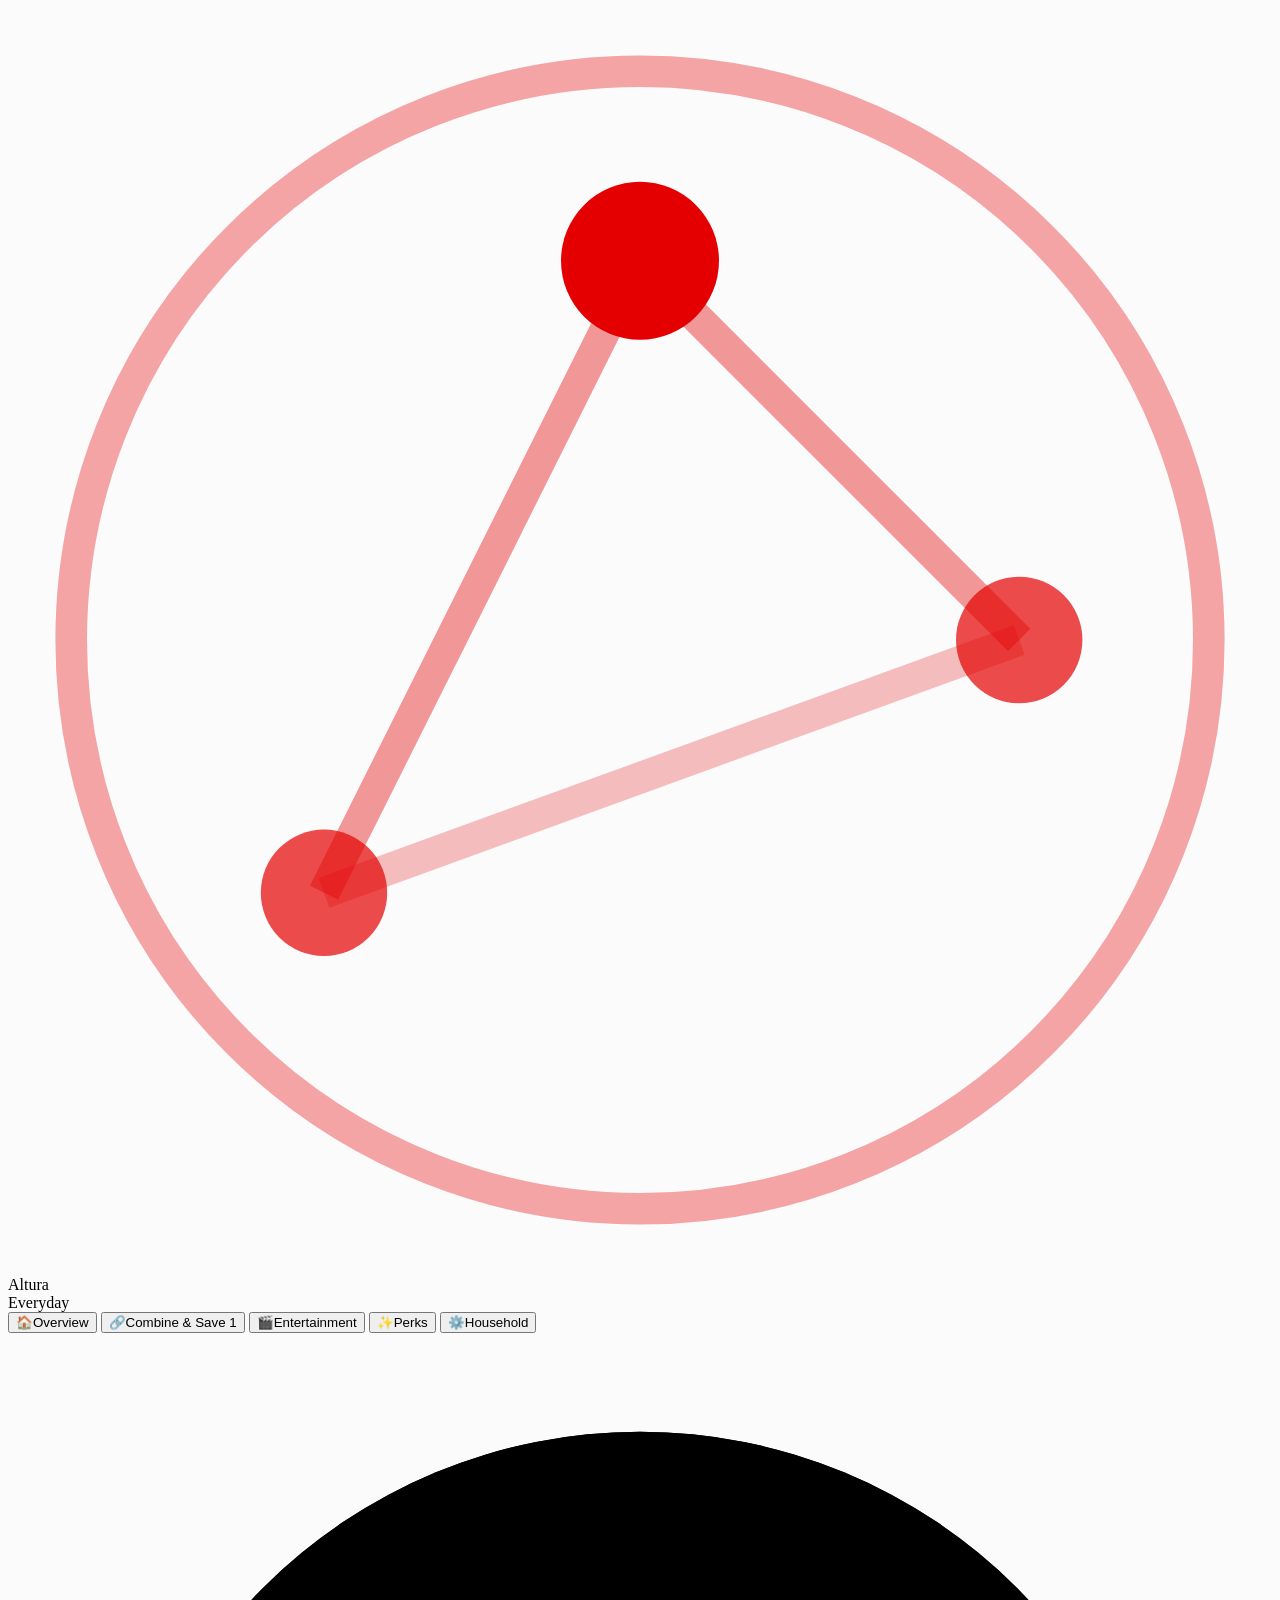
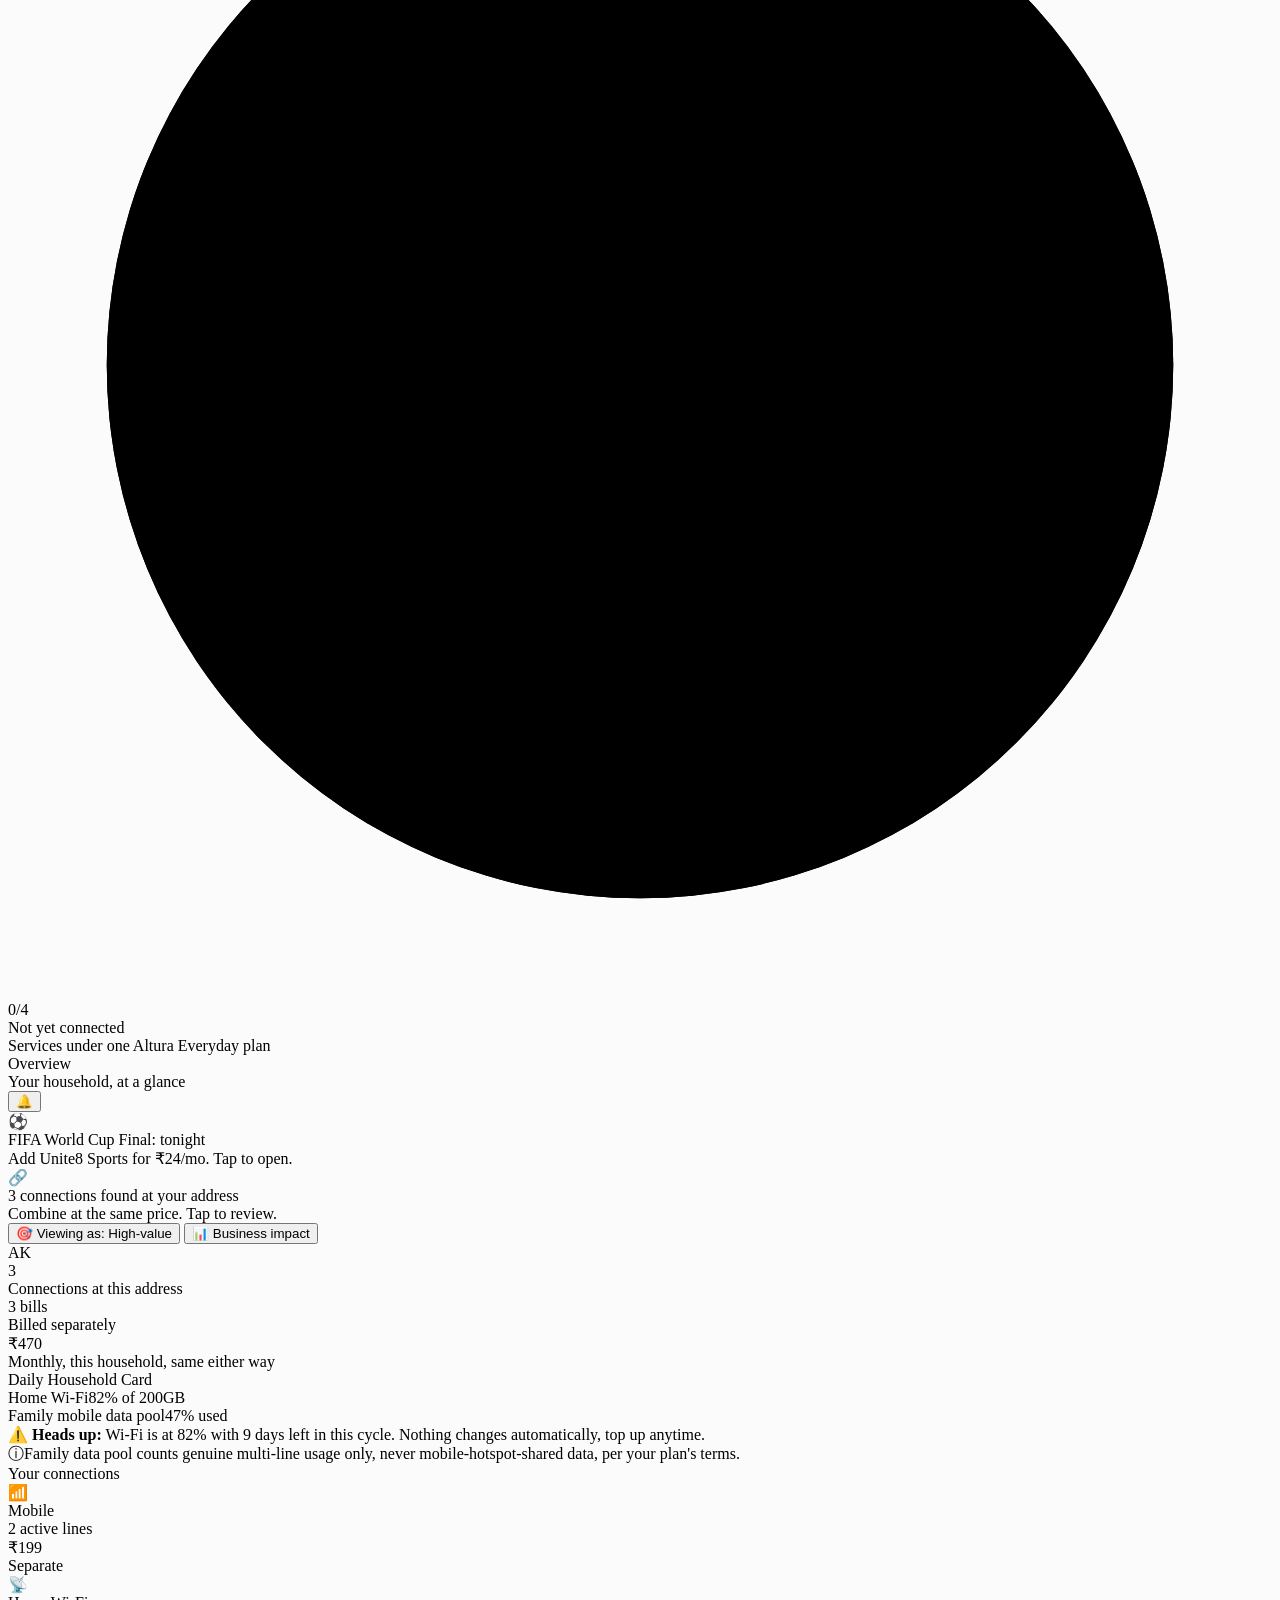
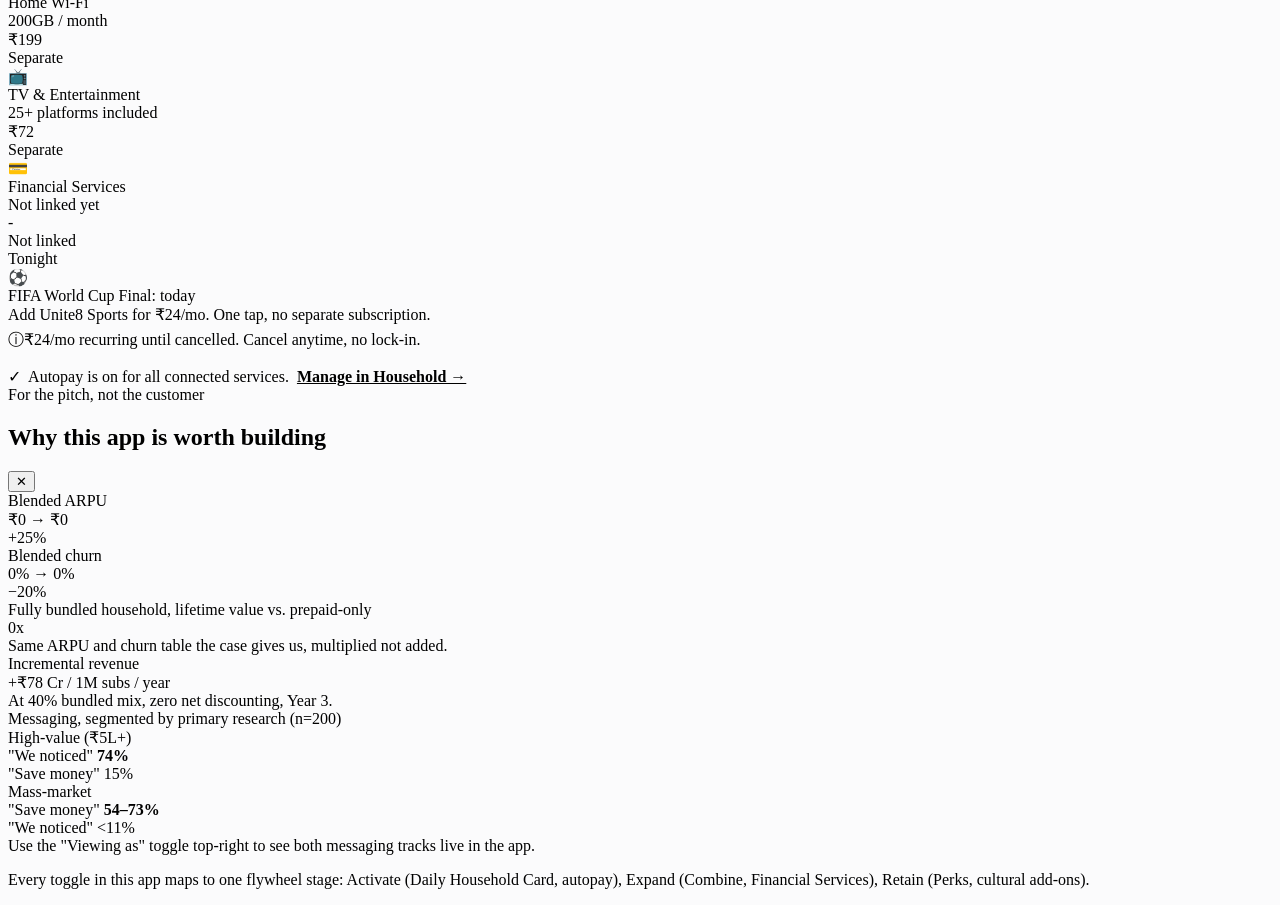
==== commit d7926f1d: "Rename index (6).html to index.html" ====
--- a/index.html
+++ b/index.html
@@ -3,7 +3,9 @@
 <head>
 <meta charset="UTF-8">
 <meta name="viewport" content="width=device-width, initial-scale=1.0">
+<meta name="color-scheme" content="light">
 <title>Altura Everyday</title>
+<style>html,body{background:#fbfbfc;}</style>
 <link rel="preconnect" href="https://fonts.googleapis.com">
 <link href="https://fonts.googleapis.com/css2?family=Space+Grotesk:wght@500;600;700&family=Inter:wght@400;500;600;700&display=swap" rel="stylesheet">
 <link rel="stylesheet" href="style.css">
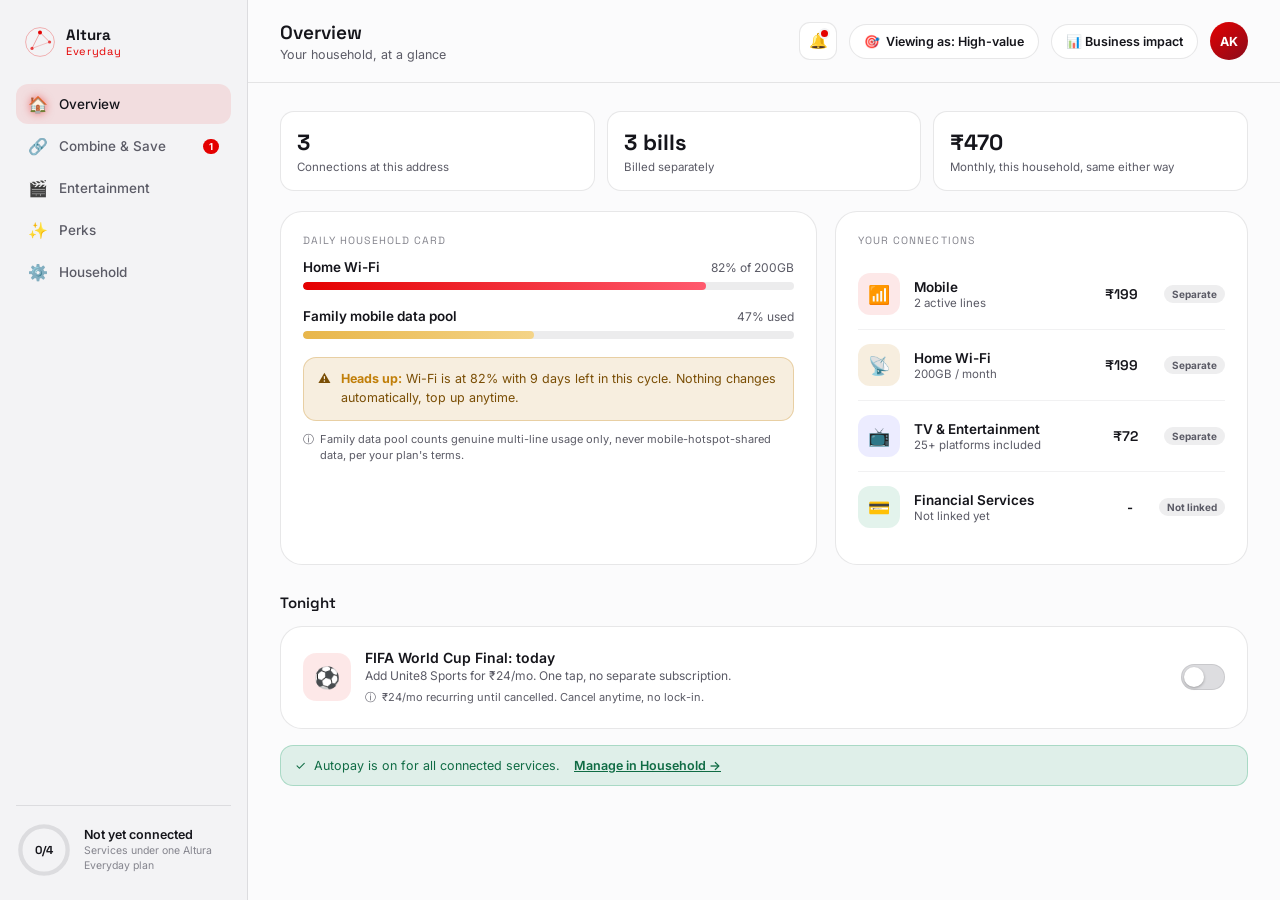
==== commit 1827a7e0: "Rename index (7).html to index.html" ====
--- a/index.html
+++ b/index.html
@@ -17,7 +17,7 @@
   <!-- SIDEBAR -->
   <aside class="sidebar">
     <div class="brand">
-      <svg class="brand-mesh" viewBox="0 0 40 40" fill="none">
+      <svg class="brand-mesh" viewBox="0 0 40 40" width="32" height="32" fill="none">
         <circle cx="20" cy="20" r="18" stroke="#e40000" stroke-opacity="0.35" stroke-width="1"/>
         <circle cx="20" cy="8" r="2.5" fill="#e40000"/>
         <circle cx="32" cy="20" r="2" fill="#e40000" fill-opacity="0.7"/>
@@ -36,7 +36,7 @@
 
     <div class="sidebar-progress">
       <div class="ring-wrap">
-        <svg viewBox="0 0 64 64" class="ring">
+        <svg viewBox="0 0 64 64" class="ring" width="56" height="56">
           <circle cx="32" cy="32" r="27" class="ring-track"/>
           <circle cx="32" cy="32" r="27" class="ring-fill" id="ring-fill"/>
         </svg>
--- a/style.css
+++ b/style.css
@@ -0,0 +1,381 @@
+:root{
+  --ink:#fbfbfc;
+  --panel:#f3f3f5;
+  --card:#ffffff;
+  --card-hi:#f6f6f9;
+  --line:rgba(20,20,35,0.10);
+  --line-soft:rgba(20,20,35,0.06);
+  --red:#e40000;
+  --red-dim:rgba(228,0,0,0.09);
+  --gold:#c17f0a;
+  --gold-dim:rgba(193,127,10,0.13);
+  --green:#1e9e64;
+  --green-dim:rgba(30,158,100,0.12);
+  --white:#15151b;
+  --grey:#5b5b66;
+  --grey-soft:#84848d;
+  --radius:16px;
+  --radius-lg:22px;
+}
+*{box-sizing:border-box; margin:0; padding:0;}
+html,body{height:100%;}
+body{
+  font-family:'Inter',sans-serif;
+  background:var(--ink);
+  color:var(--white);
+  overflow:hidden;
+}
+::-webkit-scrollbar{ width:8px; height:8px; }
+::-webkit-scrollbar-thumb{ background:rgba(20,20,35,0.16); border-radius:99px; }
+
+.app{
+  display:grid;
+  grid-template-columns:248px 1fr;
+  height:100vh;
+}
+
+/* ---------- SIDEBAR ---------- */
+.sidebar{
+  background:var(--panel);
+  border-right:1px solid var(--line);
+  display:flex;
+  flex-direction:column;
+  padding:22px 16px;
+}
+.brand{ display:flex; align-items:center; gap:10px; padding:4px 8px 26px; }
+.brand-mesh{ width:32px; height:32px; flex-shrink:0; }
+.brand-name{ font-family:'Space Grotesk',sans-serif; font-size:15px; font-weight:700; line-height:1; }
+.brand-tag{ font-family:'Space Grotesk',sans-serif; font-size:11px; color:var(--red); letter-spacing:.06em; margin-top:2px; }
+
+.nav{ display:flex; flex-direction:column; gap:2px; flex:1; }
+.nav-btn{
+  display:flex; align-items:center; gap:11px;
+  padding:10px 12px; border-radius:12px; border:none; background:none;
+  color:var(--grey); font-family:'Inter',sans-serif; font-size:13.5px; font-weight:500;
+  cursor:pointer; text-align:left; width:100%; transition:background .15s ease, color .15s ease;
+}
+.nav-btn .ic{ font-size:16px; width:20px; text-align:center; }
+.nav-btn:hover{ background:var(--card); color:var(--white); }
+.nav-btn.active{ background:var(--red-dim); color:var(--white); }
+.nav-btn.active .ic{ filter:drop-shadow(0 0 4px rgba(228,0,0,0.5)); }
+.nav-badge{
+  margin-left:auto; font-size:9.5px; font-weight:700; background:var(--red);
+  color:#fff; padding:2px 6px; border-radius:99px;
+}
+
+.sidebar-progress{
+  border-top:1px solid var(--line); padding-top:16px; margin-top:10px;
+  display:flex; align-items:center; gap:12px;
+}
+.ring-wrap{ position:relative; width:56px; height:56px; flex-shrink:0; }
+.ring{ width:56px; height:56px; transform:rotate(-90deg); }
+.ring-track{ fill:none; stroke:var(--line); stroke-width:5; }
+.ring-fill{
+  fill:none; stroke:var(--red); stroke-width:5; stroke-linecap:round;
+  stroke-dasharray:169.6; stroke-dashoffset:169.6; transition:stroke-dashoffset .6s ease;
+}
+.ring-label{
+  position:absolute; inset:0; display:flex; align-items:center; justify-content:center;
+  font-family:'Space Grotesk',sans-serif; font-size:11.5px; font-weight:700;
+}
+.progress-title{ font-size:12.5px; font-weight:600; }
+.progress-sub{ font-size:10.5px; color:var(--grey-soft); margin-top:2px; line-height:1.4; }
+
+/* ---------- MAIN ---------- */
+.main{ display:flex; flex-direction:column; height:100vh; overflow:hidden; }
+.topbar{
+  display:flex; align-items:center; justify-content:space-between;
+  padding:20px 32px; border-bottom:1px solid var(--line); flex-shrink:0;
+}
+.greeting{ font-family:'Space Grotesk',sans-serif; font-size:19px; font-weight:600; }
+.greeting-sub{ font-size:12.5px; color:var(--grey); margin-top:2px; }
+.topbar-right{ display:flex; align-items:center; gap:12px; position:relative; }
+
+.icon-btn{
+  position:relative; width:38px; height:38px; border-radius:11px; border:1px solid var(--line);
+  background:var(--card); cursor:pointer; font-size:15px; color:var(--white);
+}
+.icon-btn .dot{
+  position:absolute; top:7px; right:8px; width:7px; height:7px; border-radius:50%;
+  background:var(--red); box-shadow:0 0 0 2px var(--panel);
+}
+.icon-btn .dot.hidden{ display:none; }
+
+.bell-panel{
+  position:absolute; top:48px; right:96px; width:300px; background:var(--card-hi);
+  border:1px solid var(--line); border-radius:14px; padding:8px;
+  box-shadow:0 16px 40px rgba(20,20,40,0.14); display:none; flex-direction:column; gap:2px; z-index:40;
+}
+.bell-panel.open{ display:flex; }
+.bell-item{
+  display:flex; gap:10px; align-items:flex-start; padding:10px; border-radius:10px; cursor:pointer;
+}
+.bell-item:hover{ background:rgba(20,20,35,0.045); }
+.bell-emoji{ font-size:17px; }
+.bell-t{ font-size:12.5px; font-weight:600; }
+.bell-d{ font-size:11px; color:var(--grey); margin-top:2px; line-height:1.4; }
+
+.pill-btn{
+  display:flex; align-items:center; gap:6px; padding:9px 14px; border-radius:99px;
+  border:1px solid var(--line); background:var(--card); color:var(--white);
+  font-family:'Inter',sans-serif; font-size:12.5px; font-weight:600; cursor:pointer;
+}
+.pill-btn:hover{ border-color:rgba(228,0,0,0.4); }
+.pill-btn.seg-massmarket{ border-color:rgba(228,0,0,0.5); background:rgba(228,0,0,0.08); }
+
+.seg-compare{ display:flex; gap:12px; margin:10px 0 8px; }
+.seg-col{ flex:1; background:rgba(20,20,35,0.03); border:1px solid var(--line); border-radius:10px; padding:12px; }
+.seg-h{ font-size:10.5px; color:var(--grey); text-transform:uppercase; letter-spacing:0.04em; margin-bottom:8px; }
+.seg-v{ font-size:12.5px; margin-bottom:3px; }
+.seg-v b{ font-family:'Space Grotesk',sans-serif; }
+.seg-v.dim{ color:var(--grey); }
+
+.disclosure-line{ font-size:11px; color:var(--grey); margin-top:10px; display:flex; align-items:flex-start; gap:6px; line-height:1.5; }
+.disclosure-line .di{ flex-shrink:0; }
+
+.avatar{
+  width:38px; height:38px; border-radius:50%; background:linear-gradient(140deg,#e40000,#8a0c1c);
+  display:flex; align-items:center; justify-content:center; font-size:12.5px; font-weight:700; color:#fff;
+}
+
+.page{ flex:1; overflow-y:auto; padding:28px 32px 60px; }
+.view{ display:none; animation:fadeUp .3s ease; }
+.view.active{ display:block; }
+@keyframes fadeUp{ from{opacity:0; transform:translateY(8px);} to{opacity:1; transform:translateY(0);} }
+
+/* ---------- SHARED CARD SYSTEM ---------- */
+.grid{ display:grid; gap:18px; }
+.grid-3{ grid-template-columns:repeat(3,1fr); }
+.grid-2{ grid-template-columns:1.3fr 1fr; }
+@media (max-width:1100px){ .grid-3{grid-template-columns:1fr 1fr;} .grid-2{grid-template-columns:1fr;} }
+
+.card{
+  background:var(--card); border:1px solid var(--line); border-radius:var(--radius-lg);
+  padding:22px;
+}
+.card-label{
+  font-family:'Space Grotesk',sans-serif; font-size:10.5px; letter-spacing:.1em; text-transform:uppercase;
+  color:var(--grey-soft); margin-bottom:12px;
+}
+.section-title{
+  font-family:'Space Grotesk',sans-serif; font-size:15px; font-weight:600; margin:28px 0 14px;
+}
+.section-title:first-child{ margin-top:0; }
+
+/* stat chips */
+.chip-row{ display:flex; gap:12px; margin-bottom:20px; }
+.chip{ flex:1; background:var(--card); border:1px solid var(--line); border-radius:14px; padding:16px; }
+.chip .n{ font-family:'Space Grotesk',sans-serif; font-size:22px; font-weight:700; }
+.chip .l{ font-size:11.5px; color:var(--grey); margin-top:4px; }
+.chip.accent{ border-color:rgba(228,0,0,0.3); background:linear-gradient(160deg,rgba(228,0,0,0.08),var(--card)); }
+
+/* usage bars */
+.usage-block{ margin-bottom:18px; }
+.usage-row{ display:flex; justify-content:space-between; align-items:baseline; margin-bottom:7px; }
+.usage-row .name{ font-size:13.5px; font-weight:600; }
+.usage-row .val{ font-size:12px; color:var(--grey); }
+.bar-track{ height:8px; border-radius:99px; background:rgba(20,20,35,0.08); overflow:hidden; }
+.bar-fill{ height:100%; border-radius:99px; width:0; transition:width 1s cubic-bezier(.2,.8,.2,1); }
+.bar-fill.wifi{ background:linear-gradient(90deg,#e40000,#ff5a6e); }
+.bar-fill.mobile{ background:linear-gradient(90deg,#e8b64a,#f4d488); }
+
+.warn{
+  display:flex; gap:10px; align-items:flex-start; background:var(--gold-dim);
+  border:1px solid rgba(193,127,10,0.28); border-radius:13px; padding:12px 14px;
+  font-size:12.5px; color:#7a4e05; line-height:1.5; margin-top:4px;
+}
+.warn b{ color:var(--gold); }
+.info-line{
+  display:flex; gap:10px; align-items:center; background:var(--green-dim);
+  border:1px solid rgba(30,158,100,0.28); border-radius:13px; padding:12px 14px;
+  font-size:12.5px; color:#0f6b44;
+}
+
+/* connections list */
+.conn-row{
+  display:flex; align-items:center; gap:14px; padding:14px 0; border-bottom:1px solid var(--line-soft);
+}
+.conn-row:last-child{ border-bottom:none; }
+.conn-icon{ width:42px; height:42px; border-radius:12px; display:flex; align-items:center; justify-content:center; font-size:18px; flex-shrink:0; }
+.conn-icon.mobile{ background:var(--red-dim); }
+.conn-icon.wifi{ background:var(--gold-dim); }
+.conn-icon.tv{ background:rgba(120,120,255,0.14); }
+.conn-icon.fs{ background:var(--green-dim); }
+.conn-text{ flex:1; }
+.conn-text .t{ font-size:13.5px; font-weight:600; }
+.conn-text .d{ font-size:11.5px; color:var(--grey); margin-top:1px; }
+.conn-price{ font-family:'Space Grotesk',sans-serif; font-size:14px; font-weight:600; }
+.status-tag{ font-size:10px; font-weight:700; padding:3px 8px; border-radius:99px; margin-left:12px; }
+.status-tag.separate{ background:rgba(20,20,35,0.07); color:var(--grey); }
+.status-tag.combined{ background:var(--green-dim); color:var(--green); }
+.status-tag.linked{ background:var(--green-dim); color:var(--green); }
+.status-tag.notlinked{ background:rgba(20,20,35,0.07); color:var(--grey); }
+
+/* buttons */
+.btn{
+  display:inline-flex; align-items:center; justify-content:center; gap:7px;
+  padding:12px 20px; border-radius:12px; border:none; cursor:pointer;
+  font-family:'Inter',sans-serif; font-weight:600; font-size:13.5px; transition:transform .12s ease, opacity .15s ease;
+}
+.btn:active{ transform:scale(0.97); }
+.btn:disabled{ opacity:.55; cursor:default; }
+.btn-primary{ background:var(--red); color:#fff; }
+.btn-primary:hover:not(:disabled){ background:#ff2942; }
+.btn-ghost{ background:transparent; color:var(--grey); border:1px solid var(--line); }
+.btn-ghost:hover{ color:var(--white); border-color:rgba(20,20,35,0.25); }
+.btn-success{ background:var(--green); color:#06301f; }
+.btn-sm{ padding:8px 14px; font-size:12.5px; }
+
+/* nudge card */
+.nudge-card{ background:linear-gradient(150deg,#fff1f1,var(--card) 65%); border:1px solid rgba(228,0,0,0.18); }
+.nudge-tag{
+  display:inline-flex; align-items:center; gap:5px; font-size:10.5px; font-weight:700; letter-spacing:.05em;
+  color:var(--red); background:var(--red-dim); border:1px solid rgba(228,0,0,0.3);
+  padding:5px 10px; border-radius:99px; margin-bottom:14px;
+}
+.nudge-card h3{ font-family:'Space Grotesk',sans-serif; font-size:19px; font-weight:600; line-height:1.35; margin-bottom:10px; max-width:520px; }
+.nudge-card p{ font-size:13px; color:var(--grey); line-height:1.6; margin-bottom:18px; max-width:520px; }
+
+.scan-box{
+  background:rgba(20,20,35,0.03); border:1px dashed var(--line); border-radius:14px;
+  padding:18px; margin-bottom:18px;
+}
+.scan-line{ display:flex; align-items:center; gap:10px; font-size:12.5px; color:var(--grey); margin-bottom:8px; opacity:0; transition:opacity .3s ease; }
+.scan-line.show{ opacity:1; }
+.scan-line .chk{ width:16px; height:16px; border-radius:50%; border:1.5px solid var(--line); flex-shrink:0; display:flex; align-items:center; justify-content:center; font-size:9px; }
+.scan-line.done .chk{ background:var(--green); border-color:var(--green); color:#06301f; }
+.scan-progress-track{ height:5px; border-radius:99px; background:rgba(20,20,35,0.09); overflow:hidden; margin-top:12px; }
+.scan-progress-fill{ height:100%; width:0%; background:var(--red); border-radius:99px; transition:width 1.4s linear; }
+
+.price-compare{ display:flex; gap:12px; margin-bottom:18px; max-width:420px; }
+.price-box{ flex:1; background:rgba(20,20,35,0.035); border:1px solid var(--line); border-radius:12px; padding:12px 14px; }
+.price-box .lbl{ font-size:10.5px; color:var(--grey); margin-bottom:4px; }
+.price-box .amt{ font-family:'Space Grotesk',sans-serif; font-size:18px; font-weight:600; }
+.price-box.after .amt{ color:var(--green); }
+
+/* toggle */
+.toggle{
+  width:44px; height:26px; border-radius:99px; background:rgba(20,20,35,0.14);
+  position:relative; cursor:pointer; flex-shrink:0; border:1px solid var(--line);
+  transition:background .2s ease;
+}
+.toggle.on{ background:var(--red); border-color:var(--red); }
+.toggle .knob{
+  width:20px; height:20px; border-radius:50%; background:#fff; position:absolute; top:1.5px; left:1.5px;
+  transition:left .2s ease; box-shadow:0 1px 3px rgba(0,0,0,0.3);
+}
+.toggle.on .knob{ left:20px; }
+
+/* OTT grid */
+.ott-toolbar{ display:flex; gap:10px; align-items:center; margin-bottom:16px; }
+.ott-search{
+  flex:1; background:var(--card); border:1px solid var(--line); border-radius:11px;
+  padding:10px 14px; color:var(--white); font-size:13px; font-family:'Inter',sans-serif;
+}
+.ott-search::placeholder{ color:var(--grey-soft); }
+.filter-btn{
+  padding:9px 14px; border-radius:11px; border:1px solid var(--line); background:var(--card);
+  color:var(--grey); font-size:12px; font-weight:600; cursor:pointer;
+}
+.filter-btn.active{ background:var(--red-dim); color:var(--white); border-color:rgba(228,0,0,0.35); }
+.ott-grid{ display:grid; grid-template-columns:repeat(4,1fr); gap:12px; }
+@media (max-width:1100px){ .ott-grid{grid-template-columns:repeat(3,1fr);} }
+.ott-tile{
+  background:var(--card); border:1px solid var(--line); border-radius:14px; padding:14px;
+  display:flex; flex-direction:column; gap:8px;
+}
+.ott-tile .logo{
+  width:36px; height:36px; border-radius:10px; display:flex; align-items:center; justify-content:center;
+  font-family:'Space Grotesk',sans-serif; font-weight:700; font-size:13px;
+}
+.ott-tile .name{ font-size:12.5px; font-weight:600; }
+.ott-tile .meta{ font-size:10.5px; color:var(--grey-soft); }
+.ott-tile.unused{ border-color:rgba(232,182,74,0.3); }
+.ott-tag{ font-size:9px; font-weight:700; padding:2px 7px; border-radius:99px; width:fit-content; }
+.ott-tag.have{ background:var(--green-dim); color:var(--green); }
+.ott-tag.unused{ background:var(--gold-dim); color:var(--gold); }
+
+/* perks */
+.perk-row{ display:flex; align-items:center; gap:14px; padding:14px 0; border-bottom:1px solid var(--line-soft); }
+.perk-row:last-child{ border-bottom:none; }
+.perk-icon{ width:40px; height:40px; border-radius:12px; background:var(--gold-dim); display:flex; align-items:center; justify-content:center; font-size:18px; flex-shrink:0; }
+.perk-text .t{ font-size:13.5px; font-weight:600; }
+.perk-text .d{ font-size:11.5px; color:var(--grey); margin-top:1px; }
+.perk-badge{ margin-left:auto; font-size:10px; font-weight:700; color:var(--green); background:var(--green-dim); padding:4px 9px; border-radius:99px; white-space:nowrap; }
+
+/* event card */
+.event-card{ display:flex; align-items:center; gap:14px; }
+.event-icon{ width:48px; height:48px; border-radius:13px; background:var(--red-dim); display:flex; align-items:center; justify-content:center; font-size:21px; flex-shrink:0; }
+.event-text{ flex:1; }
+.event-text .t{ font-size:14px; font-weight:600; margin-bottom:2px; }
+.event-text .p{ font-size:12px; color:var(--grey); }
+
+/* consent rows */
+.consent-row{ display:flex; align-items:center; gap:14px; padding:16px 0; border-bottom:1px solid var(--line-soft); }
+.consent-row:last-child{ border-bottom:none; }
+.consent-text .t{ font-size:13.5px; font-weight:600; }
+.consent-text .d{ font-size:12px; color:var(--grey); margin-top:3px; line-height:1.5; max-width:460px; }
+
+/* migration offer */
+.offer-card{ background:linear-gradient(150deg,#fff8ea,var(--card) 60%); border:1px solid rgba(193,127,10,0.25); }
+.offer-tag{ display:inline-flex; align-items:center; gap:5px; font-size:10.5px; font-weight:700; color:var(--gold); background:var(--gold-dim); border:1px solid rgba(232,182,74,0.3); padding:5px 10px; border-radius:99px; margin-bottom:14px; }
+
+/* toast */
+.toast{
+  position:fixed; bottom:26px; left:50%; transform:translateX(-50%) translateY(20px);
+  background:var(--card-hi); border:1px solid var(--line); color:var(--white);
+  padding:13px 20px; border-radius:12px; font-size:13px; font-weight:500;
+  box-shadow:0 16px 40px rgba(20,20,40,0.16); opacity:0; pointer-events:none; transition:all .3s ease;
+  z-index:100; display:flex; align-items:center; gap:8px;
+}
+.toast.show{ opacity:1; transform:translateX(-50%) translateY(0); }
+
+/* slide-over */
+.overlay{
+  position:fixed; inset:0; background:rgba(0,0,0,0.5); opacity:0; pointer-events:none;
+  transition:opacity .25s ease; z-index:60;
+}
+.overlay.open{ opacity:1; pointer-events:auto; }
+.slideover{
+  position:fixed; top:0; right:0; height:100vh; width:420px; background:var(--panel);
+  border-left:1px solid var(--line); z-index:70; transform:translateX(100%);
+  transition:transform .3s cubic-bezier(.2,.8,.2,1); display:flex; flex-direction:column;
+}
+.slideover.open{ transform:translateX(0); }
+.slideover-head{ display:flex; justify-content:space-between; align-items:flex-start; padding:26px 26px 18px; border-bottom:1px solid var(--line); }
+.so-eyebrow{ font-size:10.5px; letter-spacing:.1em; text-transform:uppercase; color:var(--red); margin-bottom:6px; }
+.slideover-head h2{ font-family:'Space Grotesk',sans-serif; font-size:18px; font-weight:600; max-width:280px; line-height:1.3; }
+.close-btn{ background:var(--card); border:1px solid var(--line); width:32px; height:32px; border-radius:9px; color:var(--white); cursor:pointer; }
+.slideover-body{ padding:24px 26px; overflow-y:auto; flex:1; }
+.metric-row{ display:flex; gap:14px; margin-bottom:16px; }
+.metric{ flex:1; background:var(--card); border:1px solid var(--line); border-radius:14px; padding:16px; }
+.metric-label{ font-size:11px; color:var(--grey); margin-bottom:8px; }
+.metric-value{ font-family:'Space Grotesk',sans-serif; font-size:16px; font-weight:600; }
+.metric-delta{ font-size:11px; font-weight:700; margin-top:6px; }
+.metric-delta.up{ color:var(--green); }
+.metric-delta.down{ color:var(--green); }
+.metric-full{ background:var(--card); border:1px solid var(--line); border-radius:14px; padding:18px; margin-bottom:14px; }
+.metric-big{ font-family:'Space Grotesk',sans-serif; font-size:30px; font-weight:700; margin:6px 0; }
+.metric-big .unit{ font-size:13px; color:var(--grey); font-weight:500; }
+.metric-note{ font-size:11.5px; color:var(--grey); line-height:1.5; }
+.so-footnote{ font-size:12px; color:var(--grey); line-height:1.6; margin-top:8px; }
+
+/* responsive: collapse sidebar on narrow screens */
+@media (max-width:860px){
+  .app{ grid-template-columns:1fr; }
+  .sidebar{
+    position:fixed; bottom:0; left:0; right:0; top:auto; height:auto; width:100%;
+    flex-direction:row; align-items:center; border-right:none; border-top:1px solid var(--line);
+    padding:10px 14px; z-index:50;
+  }
+  .brand, .sidebar-progress{ display:none; }
+  .nav{ flex-direction:row; justify-content:space-around; width:100%; }
+  .nav-btn{ flex-direction:column; gap:4px; font-size:10px; padding:6px; }
+  .nav-badge{ position:absolute; top:2px; right:10px; }
+  .main{ padding-bottom:70px; }
+  .topbar{ padding:16px 18px; }
+  .page{ padding:18px 18px 90px; }
+  .grid-3{ grid-template-columns:1fr; }
+  .ott-grid{ grid-template-columns:repeat(2,1fr); }
+  .slideover{ width:100%; }
+}
